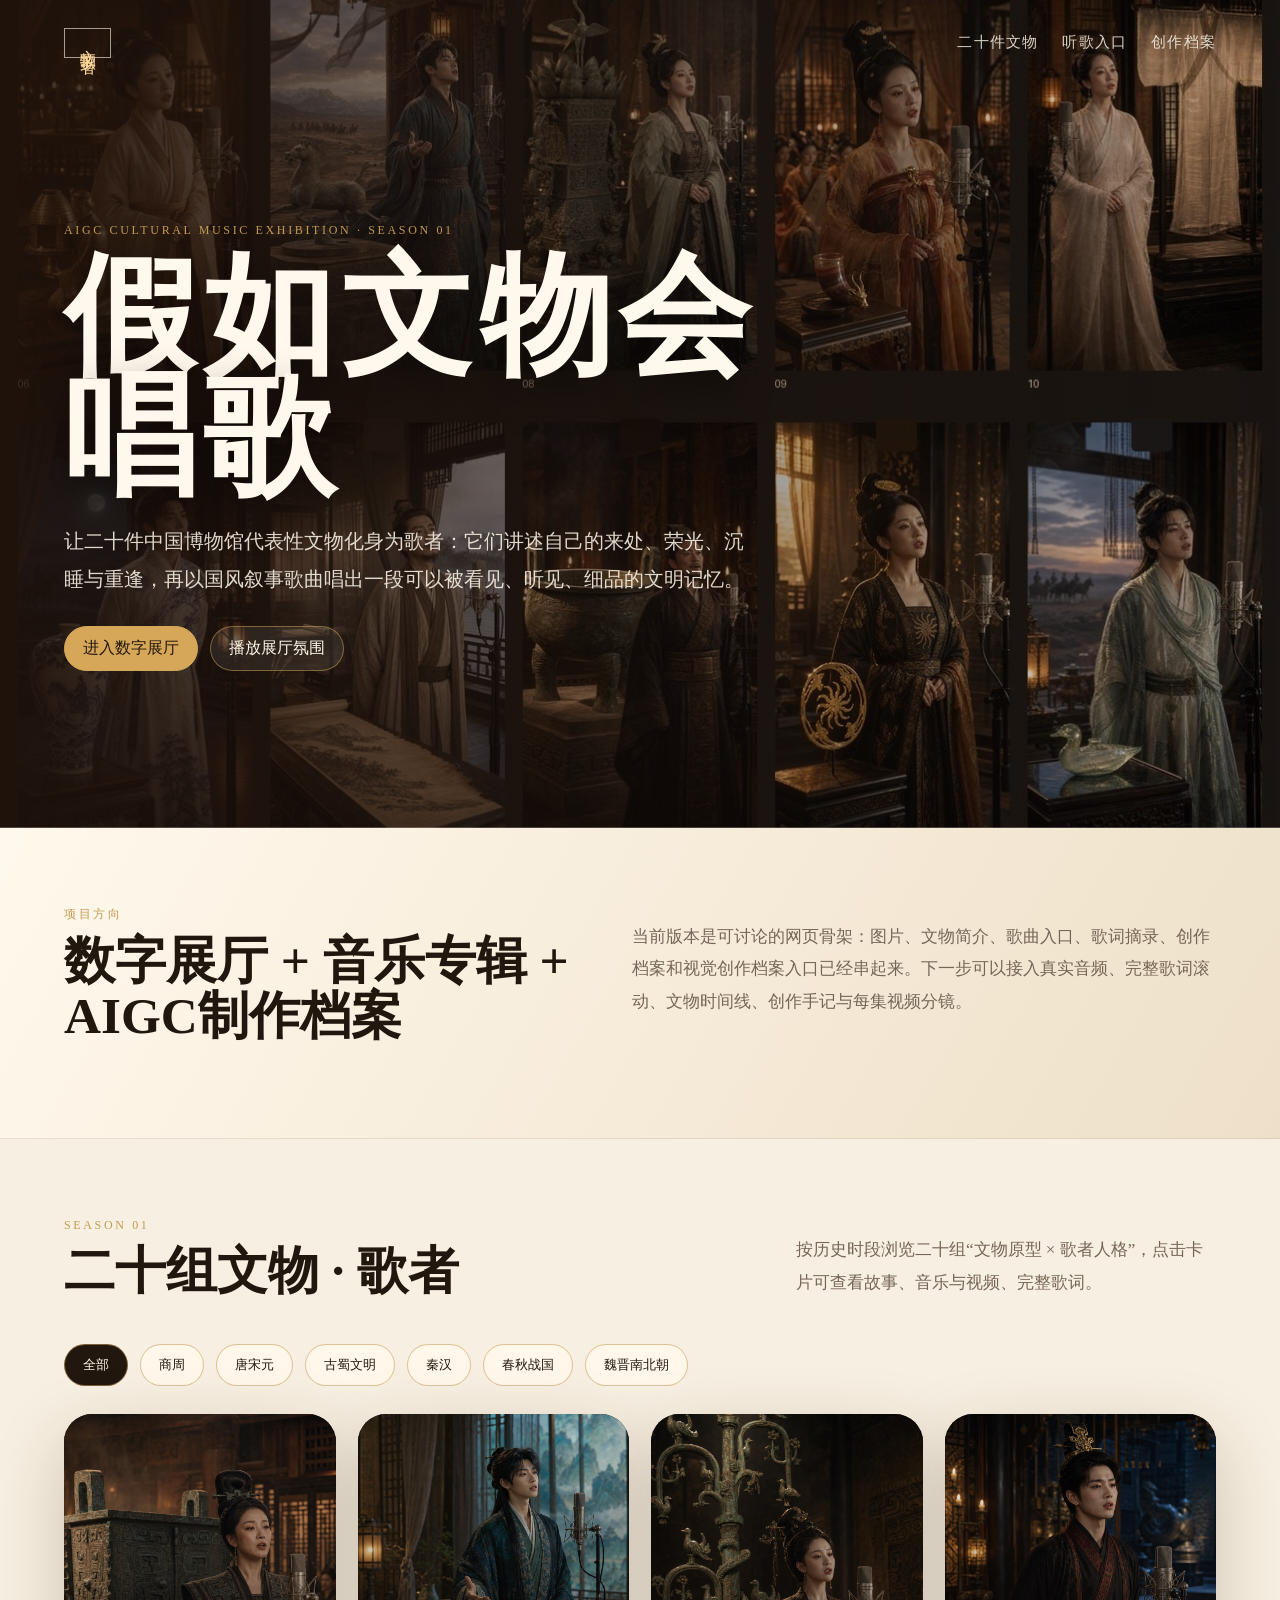
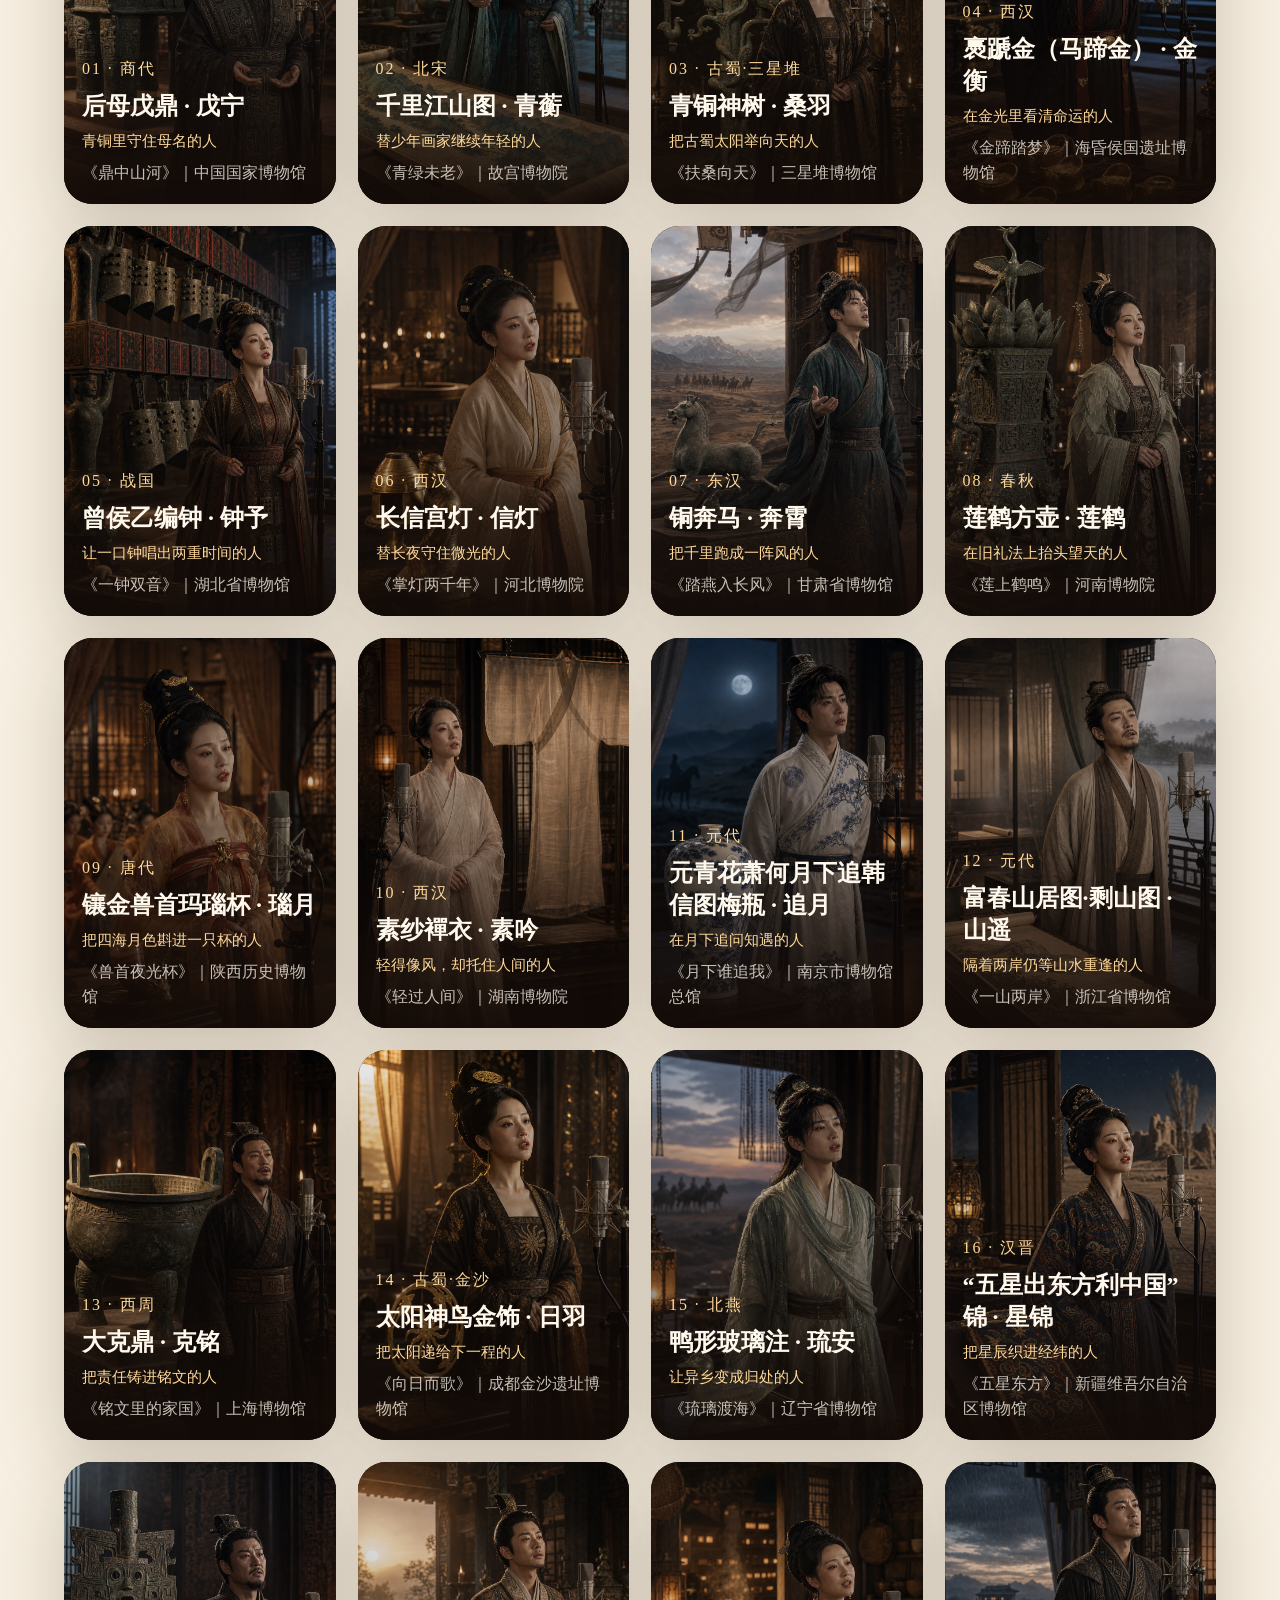
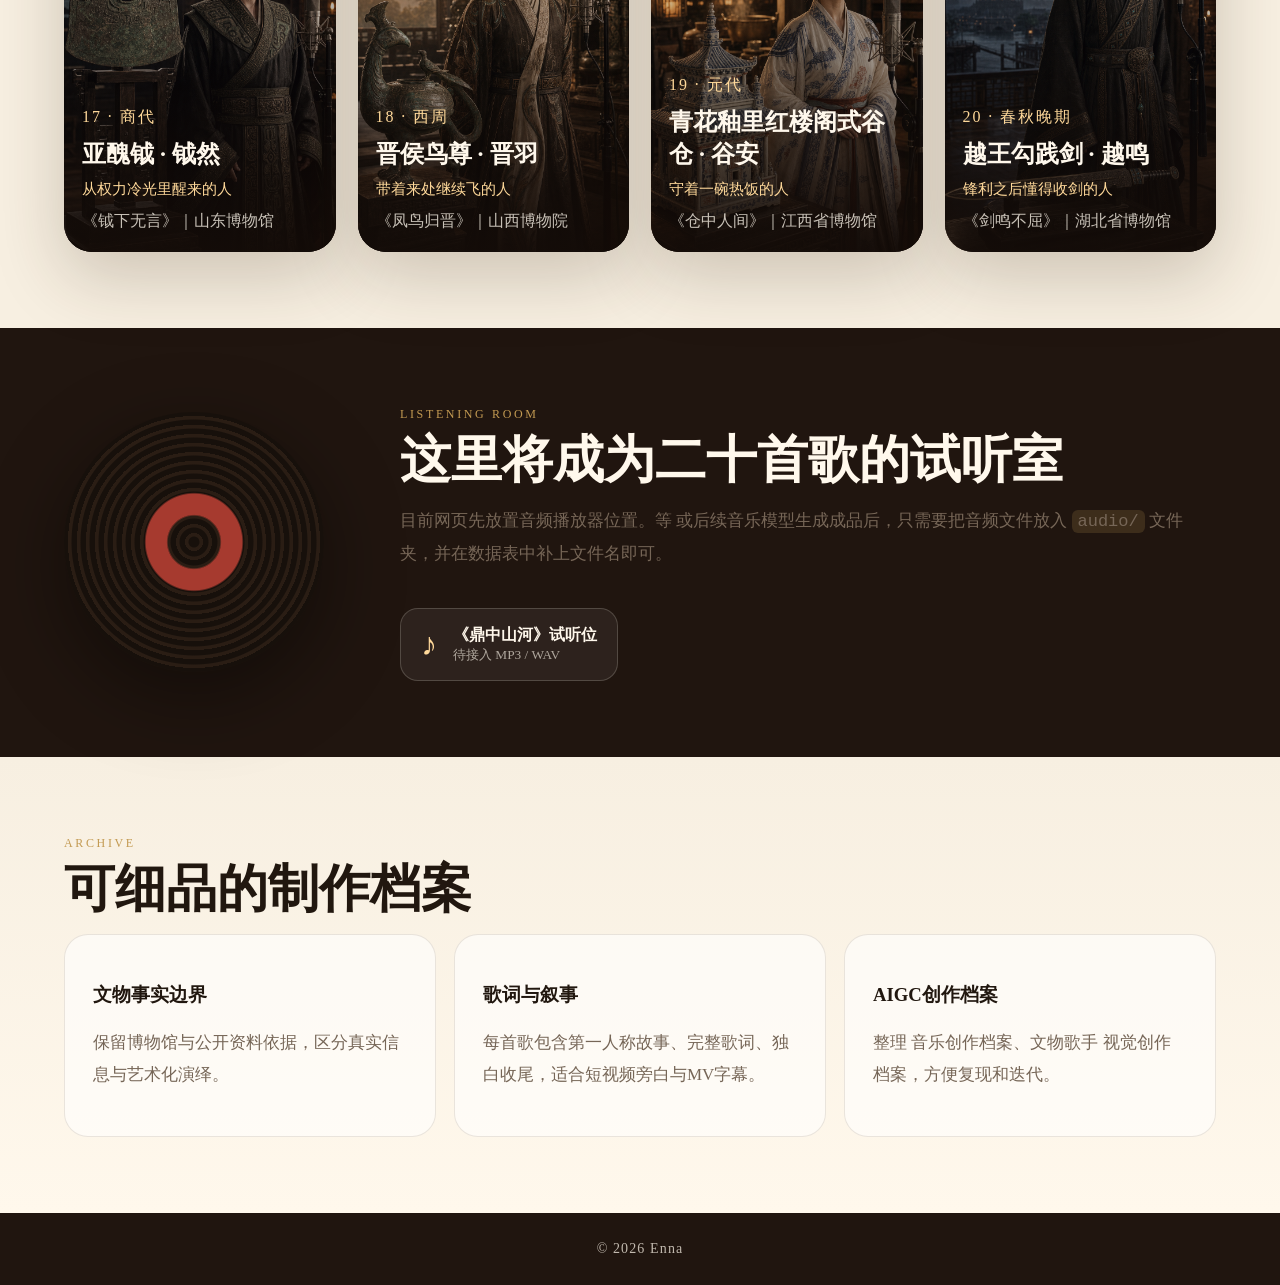
==== index.html @ fc27fe1f "Initial Netlify deploy package" ====
﻿<!doctype html>
<html lang="zh-CN">
<head>
  <meta charset="utf-8" />
  <meta name="viewport" content="width=device-width, initial-scale=1" />
  <title>假如文物会唱歌｜互动数字展厅原型</title>
  <link rel="stylesheet" href="./styles.css" />
</head>
<body>
  <div class="grain"></div>
  <header class="hero">
    <nav class="topbar"><div class="seal">文物歌者</div><a href="#gallery">二十件文物</a><a href="#listening">听歌入口</a><a href="#archive">创作档案</a></nav>
    <section class="hero-inner"><p class="eyebrow">AIGC Cultural Music Exhibition · Season 01</p><h1>假如文物会唱歌</h1><p class="hero-copy">让二十件中国博物馆代表性文物化身为歌者：它们讲述自己的来处、荣光、沉睡与重逢，再以国风叙事歌曲唱出一段可以被看见、听见、细品的文明记忆。</p><div class="hero-actions"><a class="btn primary" href="#gallery">进入数字展厅</a><button class="btn ghost" id="playTheme">播放展厅氛围</button></div></section>
  </header>
  <main>
    <section class="intro-panel"><div><span class="section-kicker">项目方向</span><h2>数字展厅 + 音乐专辑 + AIGC制作档案</h2></div><p>当前版本是可讨论的网页骨架：图片、文物简介、歌曲入口、歌词摘录、创作档案和视觉创作档案入口已经串起来。下一步可以接入真实音频、完整歌词滚动、文物时间线、创作手记与每集视频分镜。</p></section>
    <section id="gallery" class="gallery-section"><div class="section-head"><div><span class="section-kicker">Season 01</span><h2>二十组文物 · 歌者</h2></div><p>按历史时段浏览二十组“文物原型 × 歌者人格”，点击卡片可查看故事、音乐与视频、完整歌词。</p></div><div class="filters" id="filters"></div><div class="gallery" id="galleryGrid"></div></section>
    <section id="listening" class="listening"><div class="vinyl"></div><div><span class="section-kicker">Listening Room</span><h2>这里将成为二十首歌的试听室</h2><p>目前网页先放置音频播放器位置。等  或后续音乐模型生成成品后，只需要把音频文件放入 <code>audio/</code> 文件夹，并在数据表中补上文件名即可。</p><div class="audio-placeholder"><span>♪</span><div><strong>《鼎中山河》试听位</strong><small>待接入 MP3 / WAV</small></div></div></div></section>
    <section id="archive" class="archive"><span class="section-kicker">Archive</span><h2>可细品的制作档案</h2><div class="archive-grid"><article><h3>文物事实边界</h3><p>保留博物馆与公开资料依据，区分真实信息与艺术化演绎。</p></article><article><h3>歌词与叙事</h3><p>每首歌包含第一人称故事、完整歌词、独白收尾，适合短视频旁白与MV字幕。</p></article><article><h3>AIGC创作档案</h3><p>整理  音乐创作档案、文物歌手  视觉创作档案，方便复现和迭代。</p></article></div></section>
  </main>
  <dialog class="detail" id="detailDialog"><button class="close" id="closeDialog" aria-label="关闭">×</button><div class="detail-layout"><figure><img id="detailImage" alt="" /></figure><article><p class="eyebrow" id="detailMuseum"></p><h2 id="detailTitle"></h2><p class="detail-subtitle" id="detailSong"></p><div class="detail-tabs"><button data-tab="profile" class="active">歌者档案</button><button data-tab="story">文物自述</button><button data-tab="lyrics">完整歌词</button><button data-tab="music">网易音乐</button><button data-tab="video">歌者影像</button></div><div class="tab-body active" id="tab-profile"></div><div class="tab-body" id="tab-story"></div><div class="tab-body" id="tab-lyrics"></div><div class="tab-body" id="tab-music"></div><div class="tab-body" id="tab-video"></div></article></div></dialog>

  <footer class="site-footer"> 
    <div class="copyright-notice">
      © 2026 Enna
    </div>
  </footer>
  <script src="./app.js"></script>
</body>
</html>
---- styles.css ----
﻿:root{--ink:#21170f;--muted:#766657;--paper:#f7efe1;--silk:#fff8ec;--cinnabar:#9f2f24;--gold:#c39a52;--shadow:0 24px 70px rgba(55,35,18,.22)}*{box-sizing:border-box}html{scroll-behavior:smooth}body{margin:0;color:var(--ink);background:linear-gradient(135deg,#22160f,#4c2b1d 42%,#a0663a);font-family:"Noto Serif SC","Songti SC","STSong",serif}.grain{position:fixed;inset:0;pointer-events:none;opacity:.2;background-image:linear-gradient(rgba(255,255,255,.04) 1px,transparent 1px),linear-gradient(90deg,rgba(255,255,255,.035) 1px,transparent 1px);background-size:34px 34px;mix-blend-mode:soft-light;z-index:10}.hero{min-height:92vh;padding:28px clamp(20px,5vw,72px);color:#fff8ec;background:linear-gradient(90deg,rgba(31,18,11,.88),rgba(31,18,11,.44),rgba(31,18,11,.12)),url("./assets/hero_contact_sheet_no_numbers.jpg") center/cover;border-bottom:1px solid rgba(255,248,236,.22)}.topbar{display:flex;gap:24px;align-items:center;justify-content:flex-end}.topbar a{color:rgba(255,248,236,.84);text-decoration:none;font-size:15px;letter-spacing:.08em}.seal{margin-right:auto;border:1px solid rgba(255,248,236,.6);padding:8px 12px;writing-mode:vertical-rl;letter-spacing:.18em;color:#ffd99a}.hero-inner{max-width:760px;padding-top:17vh}.eyebrow,.section-kicker{color:var(--gold);letter-spacing:.22em;text-transform:uppercase;font-size:12px}h1{font-size:clamp(62px,11vw,132px);line-height:.92;margin:18px 0 24px;letter-spacing:.05em;text-shadow:0 16px 40px rgba(0,0,0,.45)}h2{font-size:clamp(30px,4vw,58px);line-height:1.08;margin:10px 0 18px}.hero-copy{max-width:680px;font-size:20px;line-height:1.9;color:rgba(255,248,236,.86)}.hero-actions,.filters{display:flex;flex-wrap:wrap;gap:12px;margin-top:28px}.btn,.filters button,.detail-tabs button{border:1px solid rgba(195,154,82,.55);border-radius:999px;padding:11px 18px;background:rgba(255,248,236,.08);color:inherit;cursor:pointer;font-family:inherit}.btn{text-decoration:none;font-size:16px}.primary{background:#d6a758;color:#24170e;border-color:#d6a758}main{background:var(--paper)}.intro-panel,.gallery-section,.listening,.archive{padding:76px clamp(20px,5vw,76px)}.intro-panel{display:grid;grid-template-columns:minmax(280px,520px) 1fr;gap:48px;background:linear-gradient(120deg,#fff8ec,#eee0c8);border-bottom:1px solid rgba(80,58,35,.12)}.intro-panel p,.section-head p,.listening p,.archive p{color:var(--muted);line-height:1.9;font-size:17px}.section-head{display:grid;grid-template-columns:1fr minmax(260px,420px);gap:36px;align-items:end;margin-bottom:28px}.filters button{color:var(--ink);background:#fff7e9}.filters button.active{background:var(--ink);color:var(--silk)}.gallery{display:grid;grid-template-columns:repeat(auto-fill,minmax(230px,1fr));gap:22px;margin-top:28px}.card{position:relative;min-height:390px;overflow:hidden;border-radius:28px;background:#24170e;box-shadow:var(--shadow);cursor:pointer;isolation:isolate}.card img{width:100%;height:100%;position:absolute;inset:0;object-fit:cover;transition:transform .7s ease}.card:hover img{transform:scale(1.06)}.card::after{content:"";position:absolute;inset:0;background:linear-gradient(0deg,rgba(20,12,8,.94),rgba(20,12,8,.28) 48%,rgba(20,12,8,.02));z-index:1}.card-content{position:absolute;left:18px;right:18px;bottom:18px;z-index:2;color:#fff8ec}.card-number{display:inline-block;margin-bottom:10px;color:#ffd99a;letter-spacing:.12em}.card h3{margin:0;font-size:24px}.card p{margin:8px 0 0;color:rgba(255,248,236,.76);line-height:1.55}.listening{display:grid;grid-template-columns:280px 1fr;gap:56px;align-items:center;background:#20150f;color:var(--silk)}.vinyl{width:260px;aspect-ratio:1;border-radius:50%;background:radial-gradient(circle,transparent 0 14%,#a63a2f 15% 26%,transparent 27%),repeating-radial-gradient(circle,#17100b 0 5px,#2a1d14 6px 9px);box-shadow:0 24px 80px rgba(0,0,0,.42)}.audio-placeholder{display:inline-flex;align-items:center;gap:16px;margin-top:20px;padding:16px 20px;border:1px solid rgba(255,248,236,.18);border-radius:18px;background:rgba(255,255,255,.06)}.audio-placeholder span{font-size:32px;color:#ffd99a}.audio-placeholder small{display:block;color:rgba(255,248,236,.62)}.archive{background:linear-gradient(180deg,#f7efe1,#fff8ec)}.archive-grid{display:grid;grid-template-columns:repeat(3,1fr);gap:18px}.archive-grid article{padding:28px;border-radius:24px;background:rgba(255,255,255,.58);border:1px solid rgba(80,58,35,.12)}.detail{width:min(1120px,calc(100vw - 36px));max-height:90vh;padding:0;border:0;border-radius:28px;background:var(--silk);box-shadow:0 30px 120px rgba(0,0,0,.48);overflow:hidden}.detail::backdrop{background:rgba(20,12,8,.72);backdrop-filter:blur(7px)}.close{position:absolute;z-index:3;top:14px;right:16px;width:42px;height:42px;border-radius:50%;border:0;background:rgba(33,23,15,.82);color:#fff8ec;font-size:26px;cursor:pointer}.detail-layout{display:grid;grid-template-columns:42% 58%}.detail figure{margin:0;min-height:680px;background:#21170f}.detail img{width:100%;height:100%;object-fit:cover}.detail article{padding:44px;overflow:auto;max-height:90vh}.detail-subtitle{color:var(--cinnabar);font-size:20px;margin-top:-4px}.detail-tabs{display:flex;gap:8px;margin:24px 0}.detail-tabs button{color:var(--ink)}.detail-tabs button.active{background:var(--ink);color:var(--silk)}.tab-body{display:none;color:#3c2a1c;line-height:1.9;white-space:pre-line}.tab-body.active{display:block}code{background:rgba(195,154,82,.18);padding:2px 6px;border-radius:6px}@media(max-width:860px){.topbar a{display:none}.intro-panel,.section-head,.listening,.detail-layout,.archive-grid{grid-template-columns:1fr}.detail figure{min-height:420px}.vinyl{width:200px}}

.tagline{color:#ffd99a!important;font-size:15px}.profile-card{display:grid;gap:18px}.large-line{font-size:26px;line-height:1.5;color:#9f2f24;margin:0 0 4px}.profile-card dl{display:grid;grid-template-columns:1fr 1fr;gap:12px;margin:0}.profile-card dl div{background:rgba(195,154,82,.13);border:1px solid rgba(80,58,35,.12);border-radius:16px;padding:14px}.profile-card dt{font-size:12px;color:#8b735c;letter-spacing:.12em}.profile-card dd{margin:6px 0 0;color:#2f2117}.pills{display:flex;flex-wrap:wrap;gap:8px}.pill{border:1px solid rgba(159,47,36,.24);background:rgba(159,47,36,.08);color:#7c261d;border-radius:999px;padding:6px 10px}.profile-card blockquote{margin:4px 0 0;padding:16px 18px;border-left:4px solid #c39a52;background:rgba(255,255,255,.46);color:#4b3728}.tab-body h3{margin:22px 0 8px;color:#9f2f24}.tab-body p{margin:0 0 14px}.tab-body#tab-lyrics{font-size:17px;line-height:2}.tab-body#tab-prompts{font-size:15px;line-height:1.85}@media(max-width:860px){.profile-card dl{grid-template-columns:1fr}}

.media-panel{display:grid;gap:22px}.release-hero{display:flex;justify-content:space-between;gap:20px;align-items:flex-start;padding:20px 22px;border:1px solid rgba(80,58,35,.12);border-radius:24px;background:linear-gradient(135deg,rgba(195,154,82,.16),rgba(255,255,255,.5))}.release-hero h3{font-size:28px;margin:6px 0 8px;color:#21170f}.release-hero p{margin:0;color:#766657;line-height:1.75}.status-stack{display:flex;flex-direction:column;gap:8px;min-width:150px}.status-stack span{border-radius:999px;padding:8px 12px;background:#21170f;color:#fff8ec;font-size:13px;text-align:center}.media-grid{display:grid;grid-template-columns:1fr 1fr;gap:16px}.release-card{border:1px solid rgba(80,58,35,.12);background:rgba(255,255,255,.52);border-radius:22px;padding:20px}.release-card h3{margin:0 0 14px;color:#9f2f24}.asset-card{grid-column:1/-1}.empty-player{display:grid;gap:4px;border:1px dashed rgba(159,47,36,.35);border-radius:18px;padding:18px;background:rgba(159,47,36,.05);color:#4b3728}.empty-player span{color:#8b735c}.release-card audio{width:100%;margin:4px 0 14px}.video-card img{width:100%;aspect-ratio:16/9;object-fit:cover;border-radius:16px;margin-bottom:14px;filter:saturate(.9) contrast(.95)}.platform-list{display:grid;gap:10px}.platform-link{display:flex;justify-content:space-between;gap:12px;text-decoration:none;border-radius:16px;padding:12px 14px;border:1px solid rgba(195,154,82,.32);background:#fff8ec;color:#21170f}.platform-link span{color:#8b735c;font-size:13px;text-align:right}.platform-link.pending{opacity:.72;cursor:default}.platform-link.ready{border-color:#9f2f24}.music-card{background:linear-gradient(180deg,rgba(255,248,236,.86),rgba(255,255,255,.55))}.video-card{background:linear-gradient(180deg,rgba(33,23,15,.08),rgba(255,255,255,.55))}@media(max-width:860px){.release-hero,.media-grid{grid-template-columns:1fr;display:grid}.status-stack{min-width:0}.platform-link{display:grid}.platform-link span{text-align:left}}

.public-media-panel{display:grid;gap:22px}.public-release-head{padding:20px 22px;border:1px solid rgba(80,58,35,.12);border-radius:24px;background:linear-gradient(135deg,rgba(195,154,82,.14),rgba(255,255,255,.58))}.public-release-head h3{font-size:28px;margin:6px 0 8px;color:#21170f}.public-release-head p{margin:0;color:#766657;line-height:1.75}.public-release-grid{display:grid;grid-template-columns:1fr 1fr;gap:18px}.public-release-card{border:1px solid rgba(80,58,35,.12);background:rgba(255,255,255,.58);border-radius:24px;padding:22px}.public-release-card h3{margin:0 0 16px;color:#9f2f24}.public-release-card img{width:100%;aspect-ratio:16/9;object-fit:cover;border-radius:18px;margin-bottom:14px}.public-release-card audio{width:100%;margin:8px 0 16px}.public-empty{display:grid;gap:6px;border:1px dashed rgba(159,47,36,.32);border-radius:18px;padding:18px;background:rgba(159,47,36,.045);color:#4b3728;margin-bottom:14px}.public-empty span{color:#8b735c}.public-empty.compact{padding:14px}.release-link{display:flex;align-items:center;justify-content:space-between;gap:14px;text-decoration:none;border-radius:18px;padding:14px 16px;border:1px solid rgba(195,154,82,.35);background:#fff8ec;color:#21170f}.release-link span{color:#8b735c;font-size:14px;text-align:right}.release-link.pending{opacity:.76;cursor:default}.release-link.ready{border-color:#9f2f24}.tab-body#tab-lyrics{font-size:18px;line-height:2.05;letter-spacing:.02em}.tab-body#tab-lyrics br:first-child{display:none}@media(max-width:860px){.public-release-grid{grid-template-columns:1fr}.release-link{display:grid}.release-link span{text-align:left}}

/* V1.1 public polish: cleaner release module and lyric rhythm */
.public-release-grid{grid-template-columns:minmax(220px,.72fr) minmax(380px,1.38fr);align-items:start}.public-release-card img{display:block;width:min(100%,390px);aspect-ratio:9/16;object-fit:contain;object-position:center;background:linear-gradient(180deg,#21170f,#4b3728);margin:0 auto 14px;border-radius:22px}.public-release-card:first-child{max-width:390px}.tab-body#tab-lyrics{line-height:1.82}.tab-body#tab-lyrics br+br{line-height:1.15}@media(max-width:860px){.public-release-grid{grid-template-columns:1fr}.public-release-card:first-child{max-width:none}.public-release-card img{width:min(100%,360px)}}

/* V1.1 final public footer and lyric sizing */
.tab-body#tab-lyrics{font-size:inherit;line-height:1.9;letter-spacing:normal}.site-footer{background:#20150f;color:rgba(255,248,236,.72);padding:28px 20px;text-align:center}.copyright-notice{font-size:14px;letter-spacing:.08em}

/* Published music entry */
.music-player-link{display:grid;gap:18px;text-decoration:none;border:1px solid rgba(159,47,36,.36);border-radius:24px;padding:22px 20px;background:linear-gradient(145deg,#fff8ec 0%,#f3eadb 100%);color:#21170f;box-shadow:0 18px 40px rgba(33,23,15,.08);transition:transform .2s ease,border-color .2s ease,box-shadow .2s ease}.music-player-link:hover{transform:translateY(-2px);border-color:#9f2f24;box-shadow:0 22px 48px rgba(33,23,15,.12)}.music-player-brand{font-size:20px;font-weight:700;letter-spacing:.04em;color:#9f2f24}.music-player-main{display:flex;align-items:center;gap:16px}.play-icon{width:52px;height:52px;border-radius:50%;display:grid;place-items:center;background:#21170f;color:#fff8ec;font-size:18px;line-height:1;padding-left:3px;box-shadow:0 10px 24px rgba(33,23,15,.22)}.music-player-main strong{display:block;font-size:18px;line-height:1.4}.music-player-main em{display:block;margin-top:4px;font-style:normal;font-size:14px;color:#8b735c}

/* V1.1 media layout refinement: stack music and video, keep natural image ratio */
.detail article{overflow-x:hidden}.tab-body{max-width:100%;overflow-x:hidden}.public-media-panel{max-width:100%;overflow-x:hidden}.public-release-grid{grid-template-columns:1fr!important;gap:18px;width:100%;max-width:760px}.public-release-card{width:100%;max-width:100%;overflow:hidden}.public-release-card:first-child{max-width:none}.public-release-card img{display:block;width:min(100%,560px);height:auto;aspect-ratio:auto;object-fit:contain;margin:0 auto 14px;border-radius:22px}.music-player-link{max-width:520px}.public-empty,.release-link{max-width:520px}@media(max-width:860px){.public-release-grid{max-width:100%}.public-release-card img{width:100%}.music-player-link,.public-empty,.release-link{max-width:none}}

/* Embedded music player */
.netease-embed-card{max-width:560px;border:1px solid rgba(159,47,36,.28);border-radius:24px;padding:18px;background:linear-gradient(145deg,#fff8ec 0%,#f3eadb 100%);box-shadow:0 18px 40px rgba(33,23,15,.08);overflow:hidden}.netease-embed-title{display:flex;align-items:baseline;justify-content:space-between;gap:14px;margin-bottom:12px}.netease-embed-title strong{font-size:20px;color:#9f2f24;letter-spacing:.04em}.netease-embed-title span{font-size:15px;color:#766657;text-align:right}.netease-player{display:block;width:100%;max-width:100%;border:0;border-radius:12px;background:#f7efe1}.compact-link{margin-top:12px;max-width:none}

/* Refined guofeng music player */
.refined-player{position:relative;max-width:620px;padding:22px;border-color:rgba(195,154,82,.42);background:radial-gradient(circle at 14% 18%,rgba(195,154,82,.2),transparent 28%),linear-gradient(145deg,#fffaf0 0%,#efe0c7 100%);box-shadow:0 24px 60px rgba(55,35,18,.14)}.refined-player::before{content:"";position:absolute;inset:10px;border:1px solid rgba(195,154,82,.22);border-radius:18px;pointer-events:none}.refined-player-head{position:relative;z-index:1;display:flex;align-items:center;justify-content:space-between;gap:14px;margin-bottom:18px}.refined-player-platform{font-size:22px;font-weight:700;color:#9f2f24;letter-spacing:.06em}.refined-player-status{font-size:12px;color:#fff8ec;background:#21170f;border-radius:999px;padding:5px 10px;letter-spacing:.1em}.refined-player-body{position:relative;z-index:1;display:grid;grid-template-columns:92px 1fr;gap:18px;align-items:center;margin-bottom:18px}.record-mark{width:92px;aspect-ratio:1;border-radius:50%;display:grid;place-items:center;background:radial-gradient(circle,#c39a52 0 10%,#2a1b12 11% 34%,#15100c 35% 100%);box-shadow:inset 0 0 0 10px rgba(255,248,236,.08),0 16px 32px rgba(33,23,15,.2)}.record-core{width:38px;height:38px;border-radius:50%;display:grid;place-items:center;background:#fff8ec;color:#21170f;font-size:14px;padding-left:3px}.track-meta strong{display:block;font-size:26px;line-height:1.2;color:#21170f;margin-bottom:8px}.track-meta span{display:block;color:#766657;font-size:14px;letter-spacing:.08em}.wave-mark{display:flex;align-items:end;gap:5px;height:34px;margin-top:14px}.wave-mark i{display:block;width:6px;border-radius:999px;background:linear-gradient(180deg,#9f2f24,#c39a52);opacity:.72}.wave-mark i:nth-child(1){height:14px}.wave-mark i:nth-child(2){height:24px}.wave-mark i:nth-child(3){height:18px}.wave-mark i:nth-child(4){height:30px}.wave-mark i:nth-child(5){height:20px}.wave-mark i:nth-child(6){height:28px}.wave-mark i:nth-child(7){height:16px}.wave-mark i:nth-child(8){height:23px}.netease-iframe-shell{position:relative;z-index:1;border-radius:16px;padding:8px;background:rgba(255,248,236,.72);border:1px solid rgba(80,58,35,.12);overflow:hidden}.open-platform-link{position:relative;z-index:1;display:inline-flex;margin-top:12px;color:#9f2f24;text-decoration:none;border-bottom:1px solid rgba(159,47,36,.35);font-size:14px}.open-platform-link:hover{color:#21170f}@media(max-width:640px){.refined-player-body{grid-template-columns:1fr}.record-mark{width:82px}.track-meta strong{font-size:22px}}

/* Split music and visual tabs */
.detail-tabs{flex-wrap:wrap}.compact-media-panel{gap:16px}.compact-release-head{padding:18px 20px}.compact-release-head h3{font-size:26px}.focused-release-card{max-width:660px}.video-focused-card img{width:min(100%,520px);max-height:58vh;object-fit:contain;background:linear-gradient(180deg,#21170f,#4b3728)}

/* Direct music tab card */
.music-tab-panel{display:block;width:100%;max-width:760px;margin:8px 0 0}.music-tab-panel .refined-player{max-width:720px}.music-tab-panel .track-meta span{max-width:430px;line-height:1.7;letter-spacing:normal}
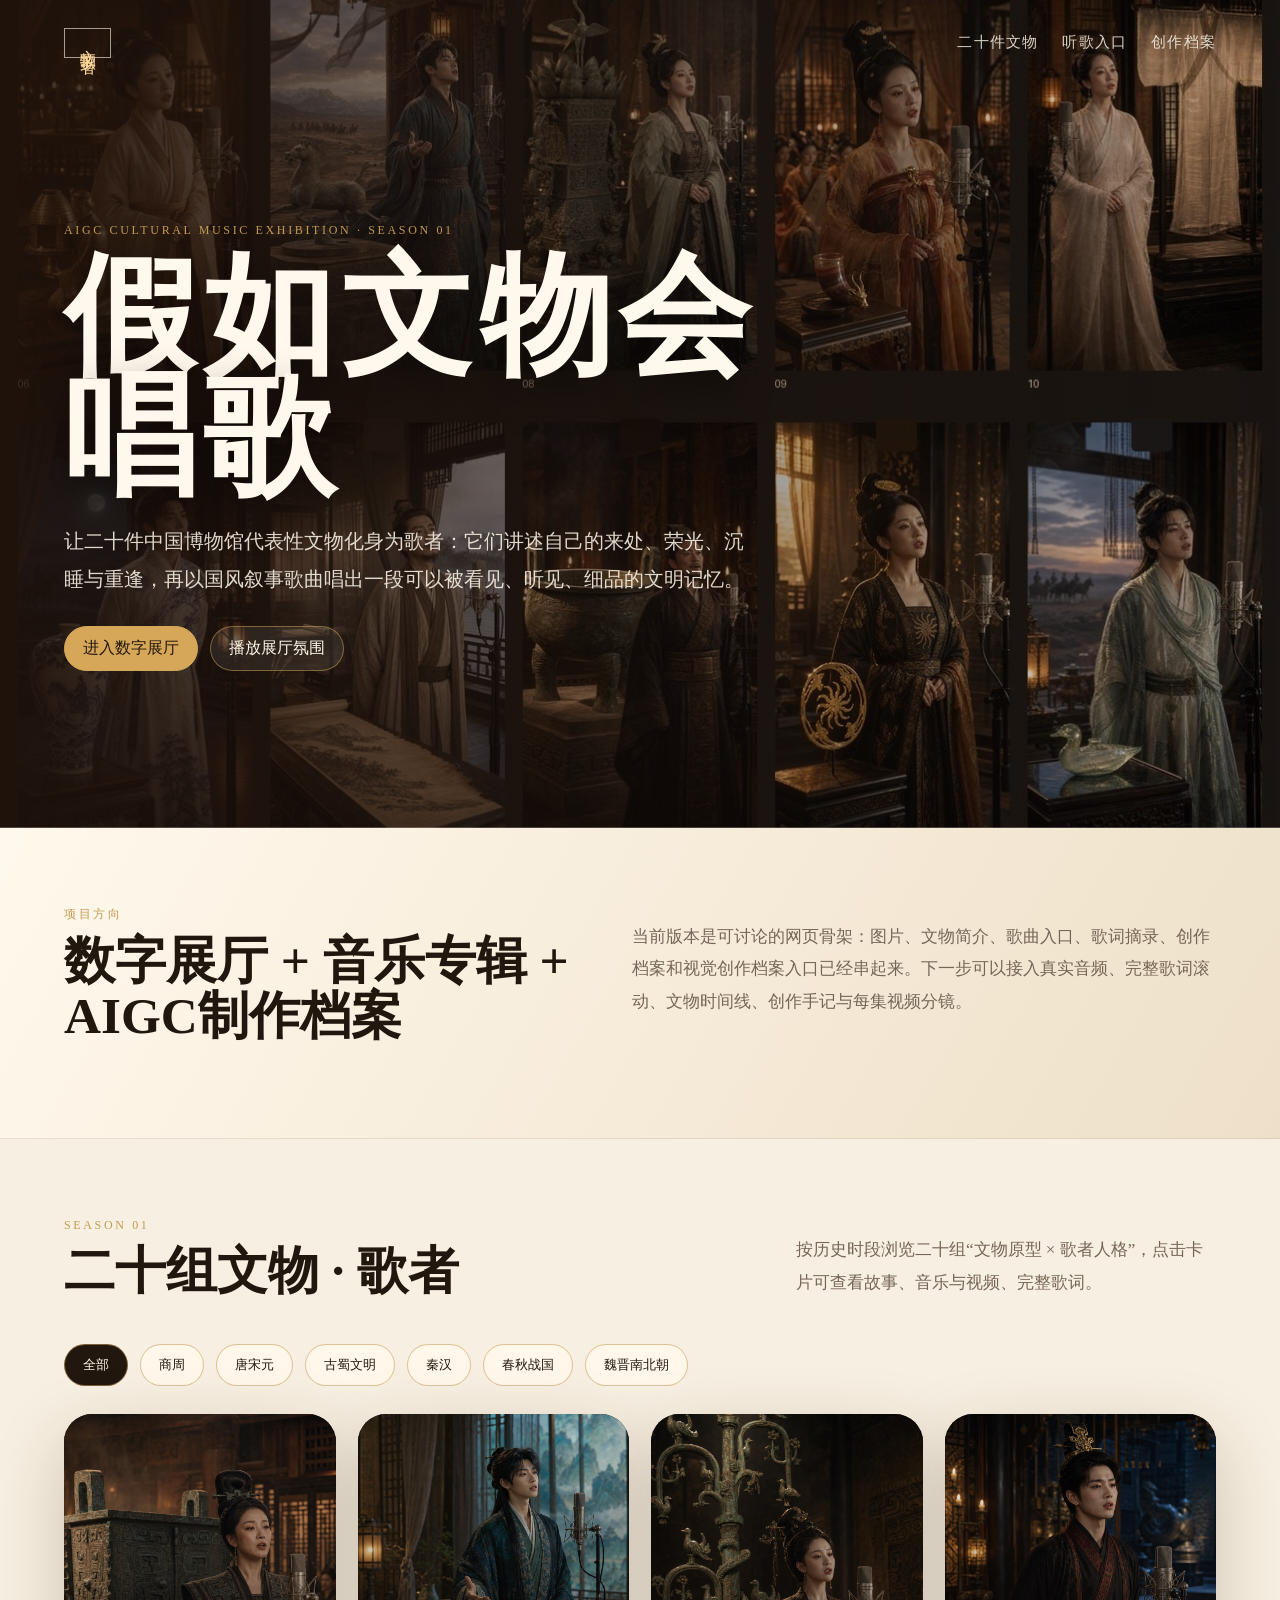
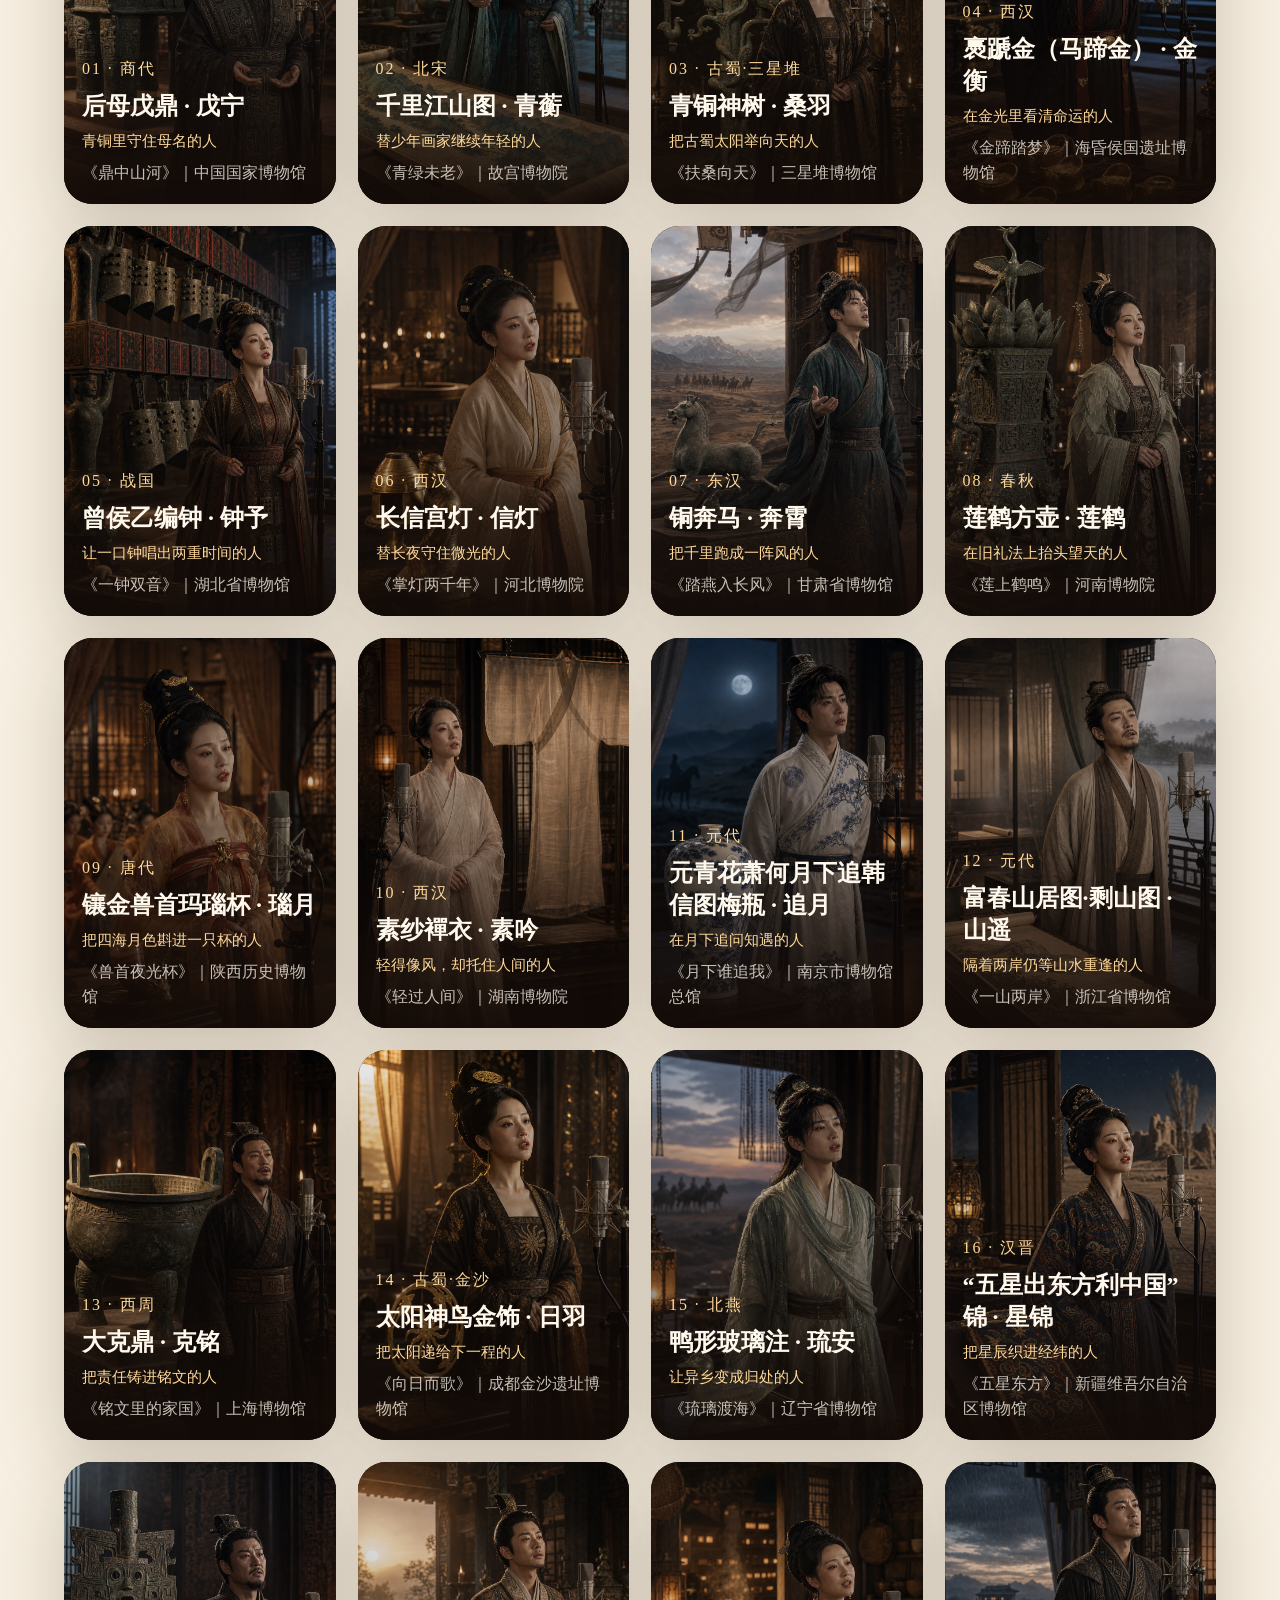
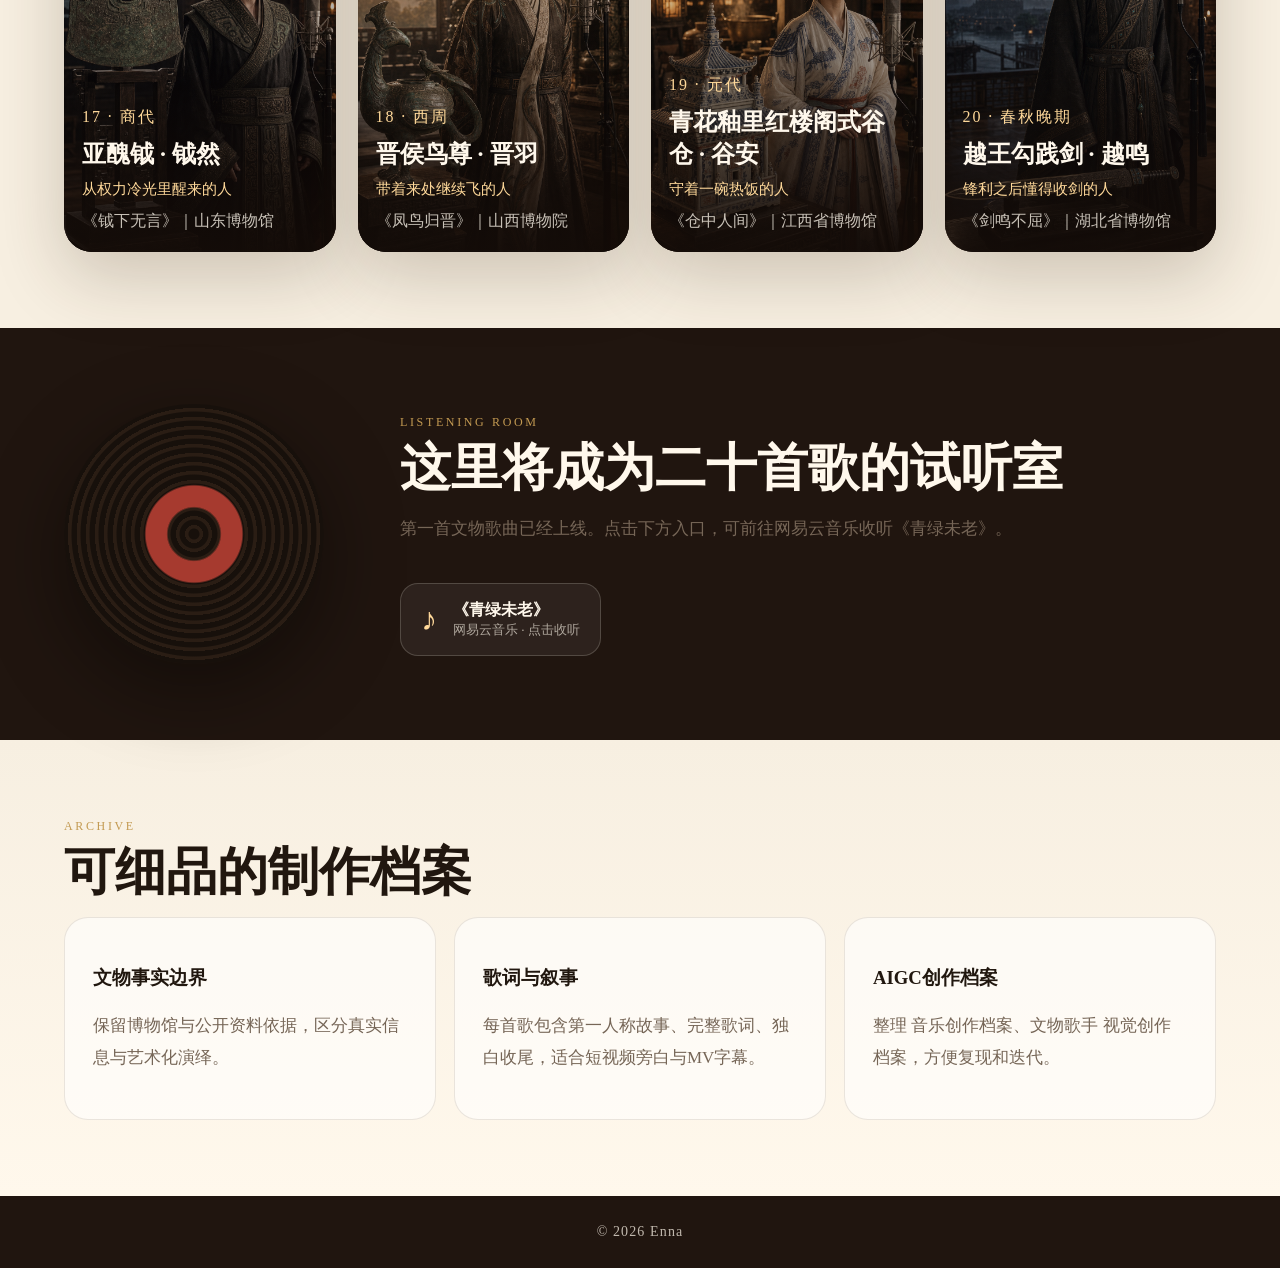
==== commit f4b14886: "Update listening room with NetEase music link" ====
--- a/index.html
+++ b/index.html
@@ -15,7 +15,7 @@
   <main>
     <section class="intro-panel"><div><span class="section-kicker">项目方向</span><h2>数字展厅 + 音乐专辑 + AIGC制作档案</h2></div><p>当前版本是可讨论的网页骨架：图片、文物简介、歌曲入口、歌词摘录、创作档案和视觉创作档案入口已经串起来。下一步可以接入真实音频、完整歌词滚动、文物时间线、创作手记与每集视频分镜。</p></section>
     <section id="gallery" class="gallery-section"><div class="section-head"><div><span class="section-kicker">Season 01</span><h2>二十组文物 · 歌者</h2></div><p>按历史时段浏览二十组“文物原型 × 歌者人格”，点击卡片可查看故事、音乐与视频、完整歌词。</p></div><div class="filters" id="filters"></div><div class="gallery" id="galleryGrid"></div></section>
-    <section id="listening" class="listening"><div class="vinyl"></div><div><span class="section-kicker">Listening Room</span><h2>这里将成为二十首歌的试听室</h2><p>目前网页先放置音频播放器位置。等  或后续音乐模型生成成品后，只需要把音频文件放入 <code>audio/</code> 文件夹，并在数据表中补上文件名即可。</p><div class="audio-placeholder"><span>♪</span><div><strong>《鼎中山河》试听位</strong><small>待接入 MP3 / WAV</small></div></div></div></section>
+    <section id="listening" class="listening"><div class="vinyl"></div><div><span class="section-kicker">Listening Room</span><h2>这里将成为二十首歌的试听室</h2><p>第一首文物歌曲已经上线。点击下方入口，可前往网易云音乐收听《青绿未老》。</p><a class="audio-placeholder audio-link" href="https://music.163.com/song?id=3400481420&uct2=U2FsdGVkX19IvjTSWigEmvcgdt2lUQwG8dppQ+qJcEc=" target="_blank" rel="noopener"><span>♪</span><div><strong>《青绿未老》</strong><small>网易云音乐 · 点击收听</small></div></a></div></section>
     <section id="archive" class="archive"><span class="section-kicker">Archive</span><h2>可细品的制作档案</h2><div class="archive-grid"><article><h3>文物事实边界</h3><p>保留博物馆与公开资料依据，区分真实信息与艺术化演绎。</p></article><article><h3>歌词与叙事</h3><p>每首歌包含第一人称故事、完整歌词、独白收尾，适合短视频旁白与MV字幕。</p></article><article><h3>AIGC创作档案</h3><p>整理  音乐创作档案、文物歌手  视觉创作档案，方便复现和迭代。</p></article></div></section>
   </main>
   <dialog class="detail" id="detailDialog"><button class="close" id="closeDialog" aria-label="关闭">×</button><div class="detail-layout"><figure><img id="detailImage" alt="" /></figure><article><p class="eyebrow" id="detailMuseum"></p><h2 id="detailTitle"></h2><p class="detail-subtitle" id="detailSong"></p><div class="detail-tabs"><button data-tab="profile" class="active">歌者档案</button><button data-tab="story">文物自述</button><button data-tab="lyrics">完整歌词</button><button data-tab="music">网易音乐</button><button data-tab="video">歌者影像</button></div><div class="tab-body active" id="tab-profile"></div><div class="tab-body" id="tab-story"></div><div class="tab-body" id="tab-lyrics"></div><div class="tab-body" id="tab-music"></div><div class="tab-body" id="tab-video"></div></article></div></dialog>
--- a/styles.css
+++ b/styles.css
@@ -29,3 +29,5 @@
 
 /* Direct music tab card */
 .music-tab-panel{display:block;width:100%;max-width:760px;margin:8px 0 0}.music-tab-panel .refined-player{max-width:720px}.music-tab-panel .track-meta span{max-width:430px;line-height:1.7;letter-spacing:normal}
+
+.audio-link{text-decoration:none;color:#fff8ec;transition:transform .2s ease,border-color .2s ease,background .2s ease}.audio-link:hover{transform:translateY(-2px);border-color:rgba(255,217,154,.52);background:rgba(255,255,255,.1)}
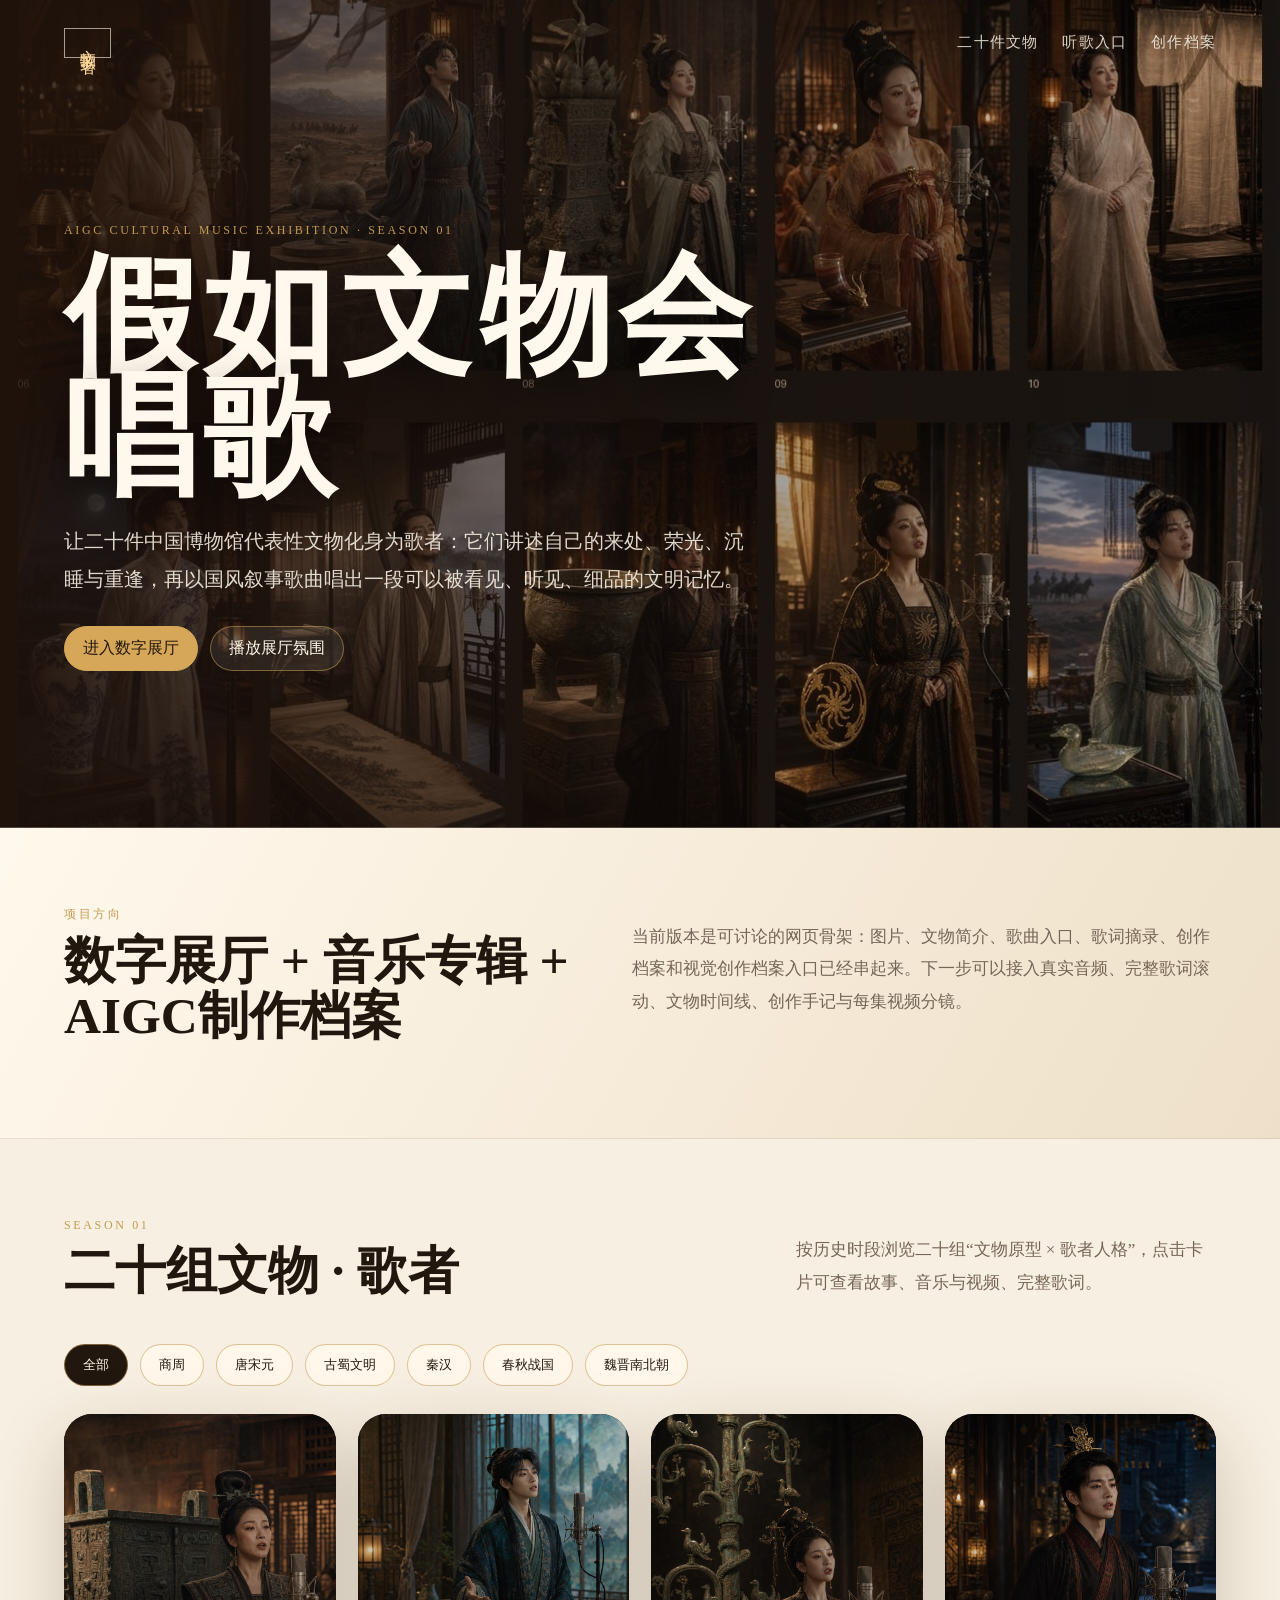
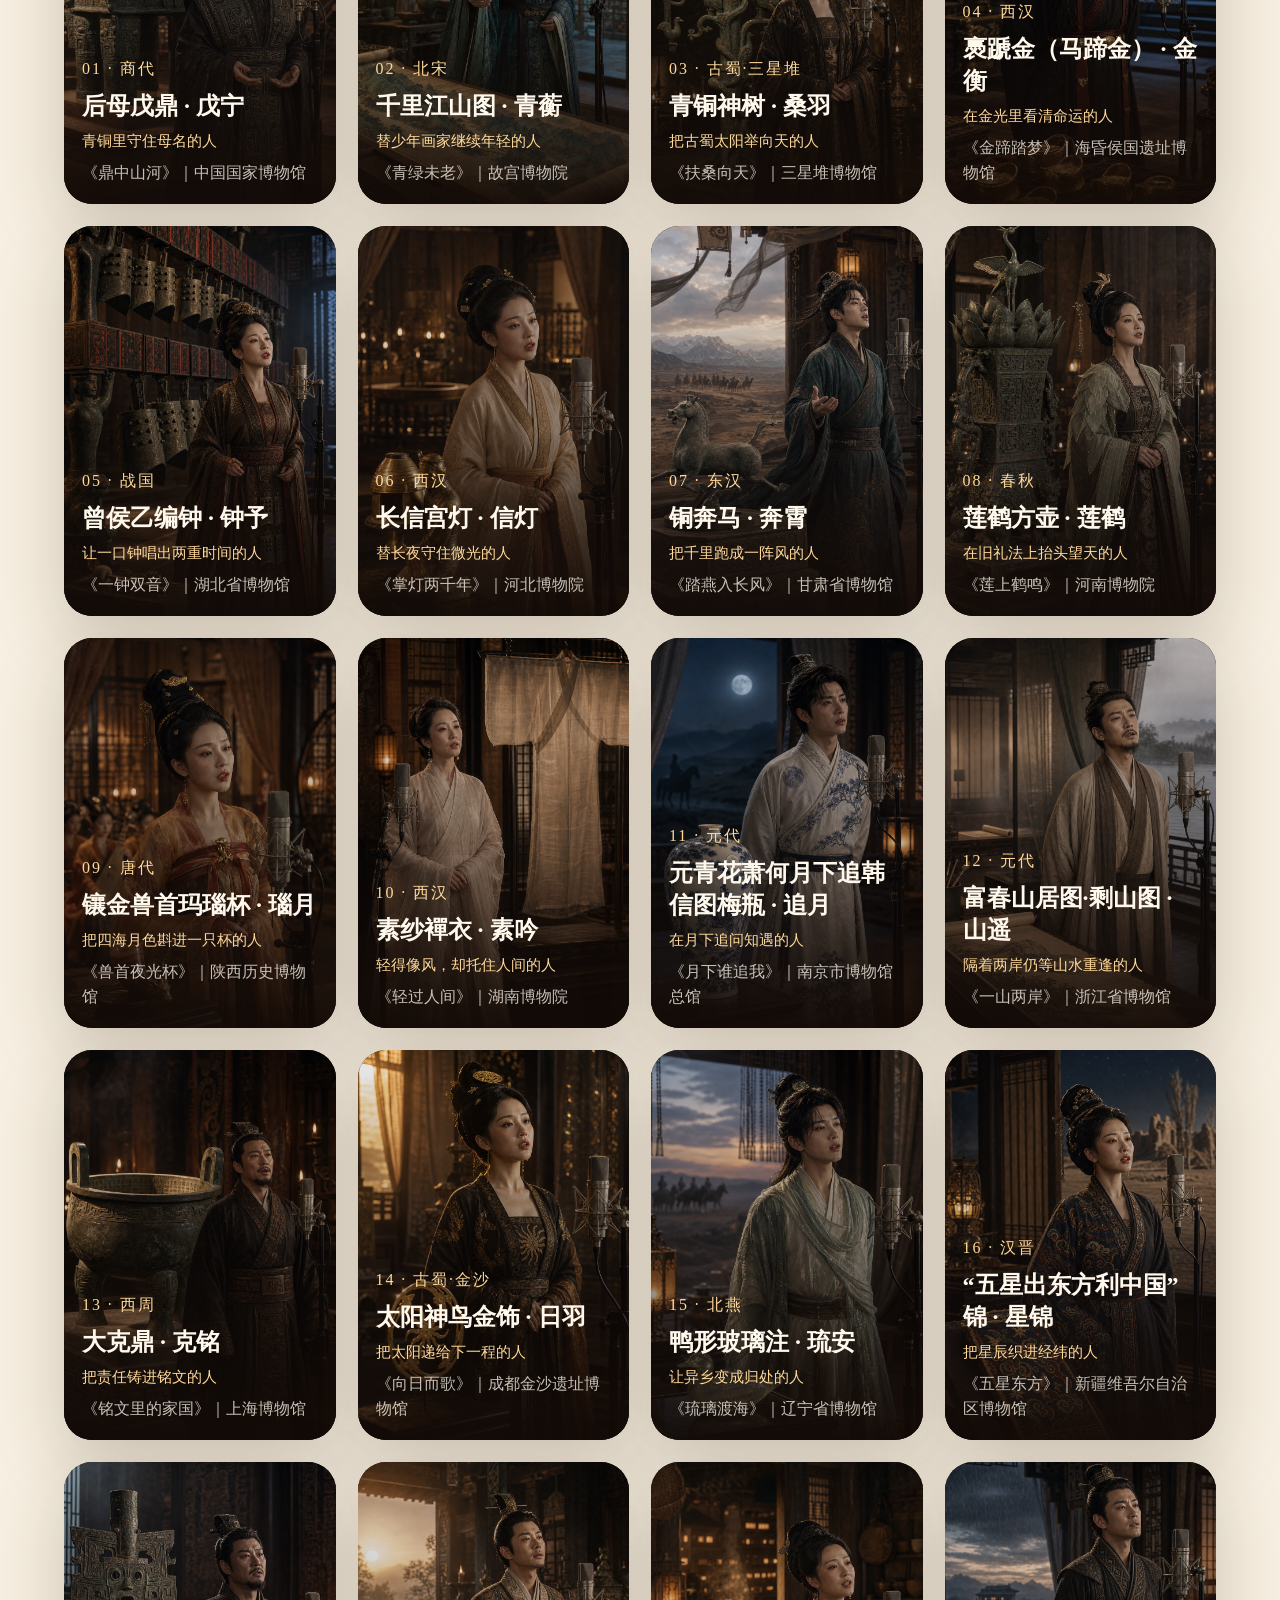
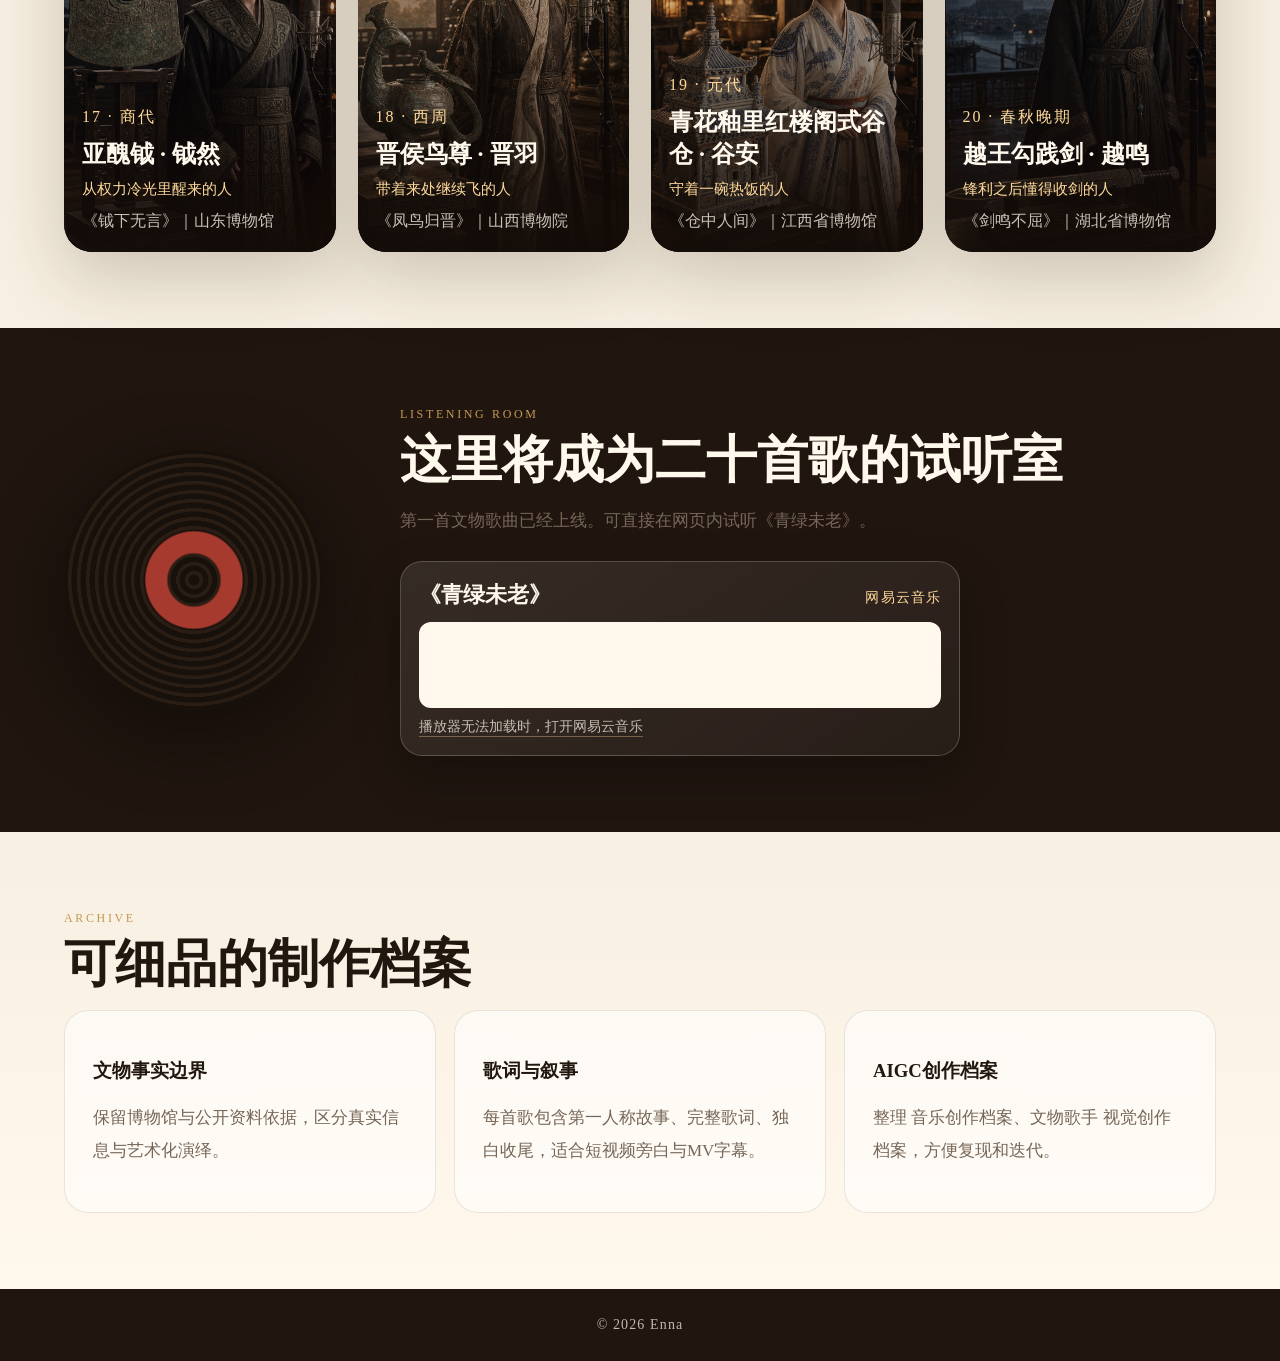
==== commit 90ae63f3: "Embed NetEase player in listening room" ====
--- a/index.html
+++ b/index.html
@@ -15,7 +15,7 @@
   <main>
     <section class="intro-panel"><div><span class="section-kicker">项目方向</span><h2>数字展厅 + 音乐专辑 + AIGC制作档案</h2></div><p>当前版本是可讨论的网页骨架：图片、文物简介、歌曲入口、歌词摘录、创作档案和视觉创作档案入口已经串起来。下一步可以接入真实音频、完整歌词滚动、文物时间线、创作手记与每集视频分镜。</p></section>
     <section id="gallery" class="gallery-section"><div class="section-head"><div><span class="section-kicker">Season 01</span><h2>二十组文物 · 歌者</h2></div><p>按历史时段浏览二十组“文物原型 × 歌者人格”，点击卡片可查看故事、音乐与视频、完整歌词。</p></div><div class="filters" id="filters"></div><div class="gallery" id="galleryGrid"></div></section>
-    <section id="listening" class="listening"><div class="vinyl"></div><div><span class="section-kicker">Listening Room</span><h2>这里将成为二十首歌的试听室</h2><p>第一首文物歌曲已经上线。点击下方入口，可前往网易云音乐收听《青绿未老》。</p><a class="audio-placeholder audio-link" href="https://music.163.com/song?id=3400481420&uct2=U2FsdGVkX19IvjTSWigEmvcgdt2lUQwG8dppQ+qJcEc=" target="_blank" rel="noopener"><span>♪</span><div><strong>《青绿未老》</strong><small>网易云音乐 · 点击收听</small></div></a></div></section>
+    <section id="listening" class="listening"><div class="vinyl"></div><div><span class="section-kicker">Listening Room</span><h2>这里将成为二十首歌的试听室</h2><p>第一首文物歌曲已经上线。可直接在网页内试听《青绿未老》。</p><div class="home-music-player"><div class="home-music-head"><strong>《青绿未老》</strong><span>网易云音乐</span></div><iframe title="《青绿未老》网易云音乐播放器" frameborder="no" border="0" marginwidth="0" marginheight="0" width="100%" height="86" src="https://music.163.com/outchain/player?type=2&id=3400481420&auto=0&height=66"></iframe><a href="https://music.163.com/song?id=3400481420&uct2=U2FsdGVkX19IvjTSWigEmvcgdt2lUQwG8dppQ+qJcEc=" target="_blank" rel="noopener">播放器无法加载时，打开网易云音乐</a></div></div></section>
     <section id="archive" class="archive"><span class="section-kicker">Archive</span><h2>可细品的制作档案</h2><div class="archive-grid"><article><h3>文物事实边界</h3><p>保留博物馆与公开资料依据，区分真实信息与艺术化演绎。</p></article><article><h3>歌词与叙事</h3><p>每首歌包含第一人称故事、完整歌词、独白收尾，适合短视频旁白与MV字幕。</p></article><article><h3>AIGC创作档案</h3><p>整理  音乐创作档案、文物歌手  视觉创作档案，方便复现和迭代。</p></article></div></section>
   </main>
   <dialog class="detail" id="detailDialog"><button class="close" id="closeDialog" aria-label="关闭">×</button><div class="detail-layout"><figure><img id="detailImage" alt="" /></figure><article><p class="eyebrow" id="detailMuseum"></p><h2 id="detailTitle"></h2><p class="detail-subtitle" id="detailSong"></p><div class="detail-tabs"><button data-tab="profile" class="active">歌者档案</button><button data-tab="story">文物自述</button><button data-tab="lyrics">完整歌词</button><button data-tab="music">网易音乐</button><button data-tab="video">歌者影像</button></div><div class="tab-body active" id="tab-profile"></div><div class="tab-body" id="tab-story"></div><div class="tab-body" id="tab-lyrics"></div><div class="tab-body" id="tab-music"></div><div class="tab-body" id="tab-video"></div></article></div></dialog>
--- a/styles.css
+++ b/styles.css
@@ -31,3 +31,5 @@
 .music-tab-panel{display:block;width:100%;max-width:760px;margin:8px 0 0}.music-tab-panel .refined-player{max-width:720px}.music-tab-panel .track-meta span{max-width:430px;line-height:1.7;letter-spacing:normal}
 
 .audio-link{text-decoration:none;color:#fff8ec;transition:transform .2s ease,border-color .2s ease,background .2s ease}.audio-link:hover{transform:translateY(-2px);border-color:rgba(255,217,154,.52);background:rgba(255,255,255,.1)}
+
+.home-music-player{width:min(100%,560px);margin-top:24px;padding:18px;border:1px solid rgba(255,248,236,.2);border-radius:22px;background:linear-gradient(145deg,rgba(255,248,236,.1),rgba(255,255,255,.04));box-shadow:0 18px 46px rgba(0,0,0,.22)}.home-music-head{display:flex;align-items:baseline;justify-content:space-between;gap:14px;margin-bottom:12px}.home-music-head strong{font-size:22px;color:#fff8ec}.home-music-head span{font-size:14px;color:#ffd99a;letter-spacing:.08em}.home-music-player iframe{display:block;width:100%;border:0;border-radius:12px;background:#fff8ec}.home-music-player a{display:inline-flex;margin-top:10px;color:rgba(255,248,236,.72);font-size:14px;text-decoration:none;border-bottom:1px solid rgba(255,217,154,.35)}.home-music-player a:hover{color:#ffd99a}
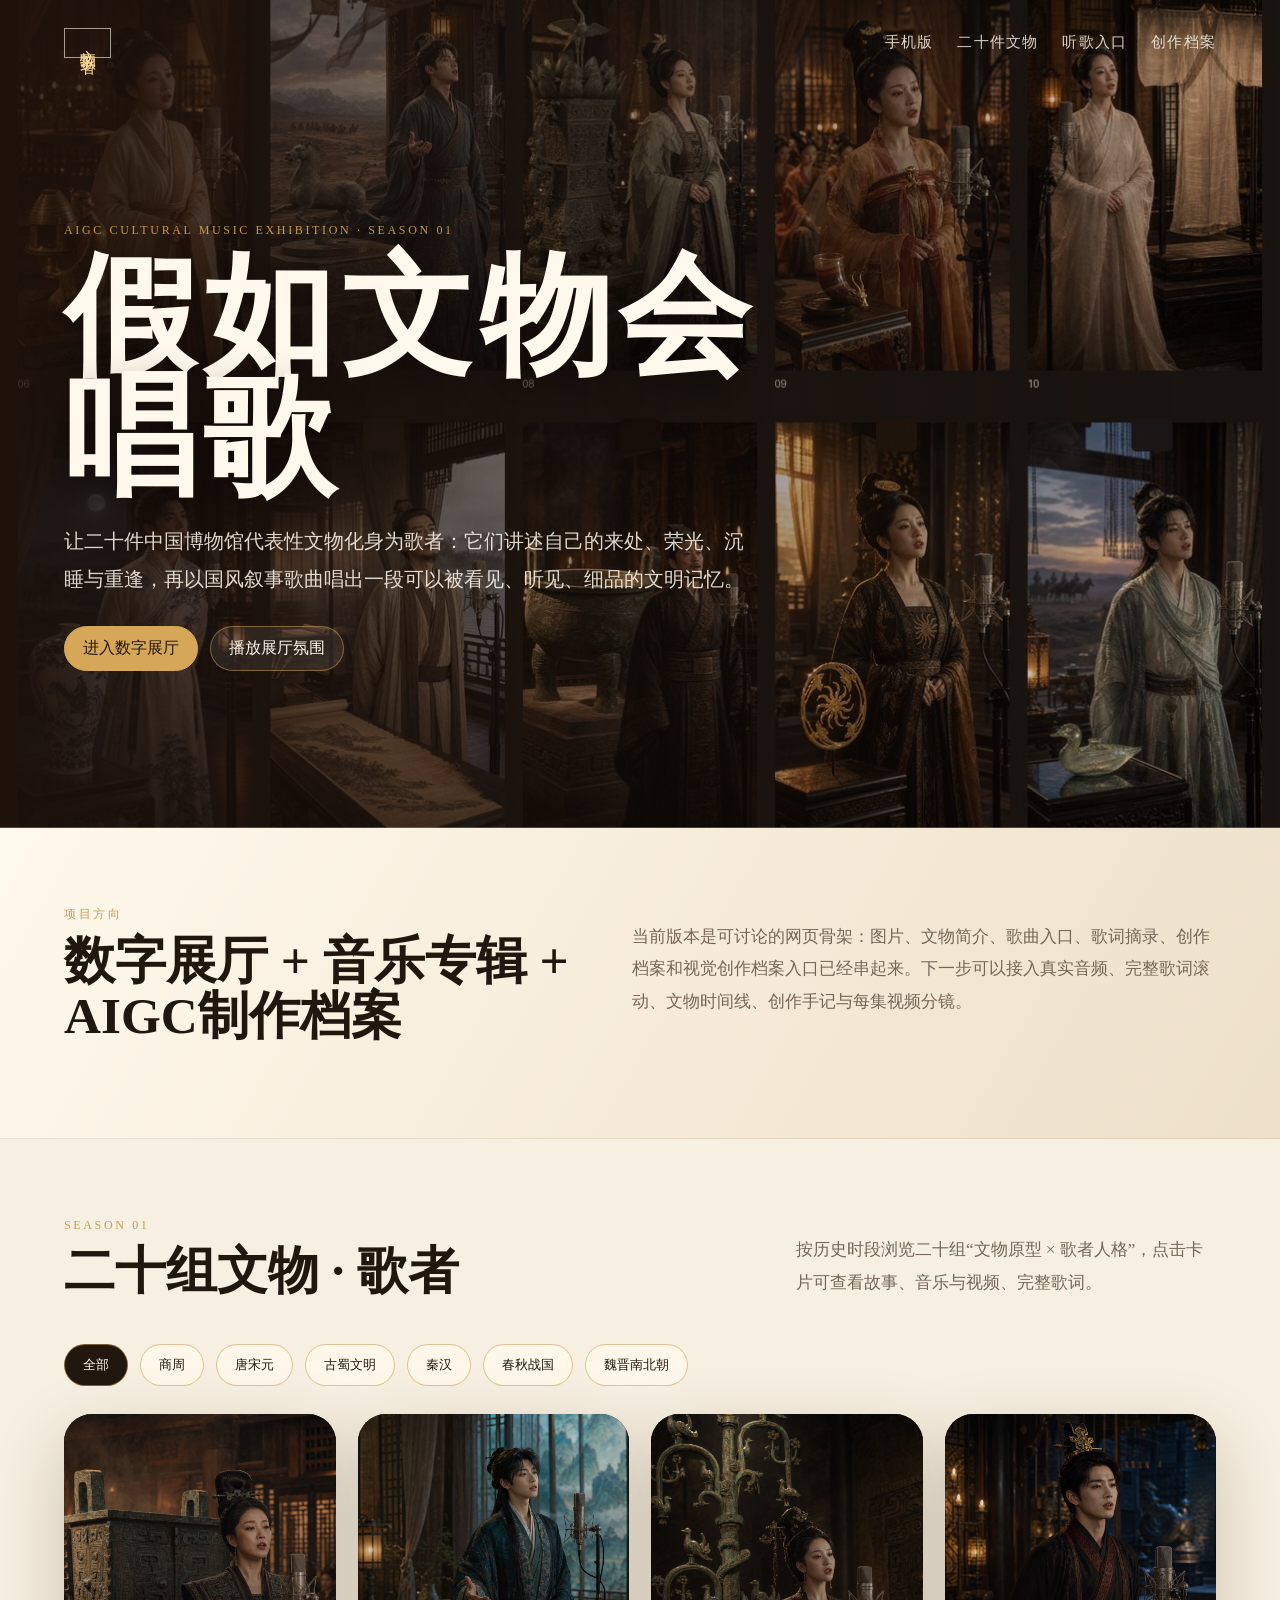
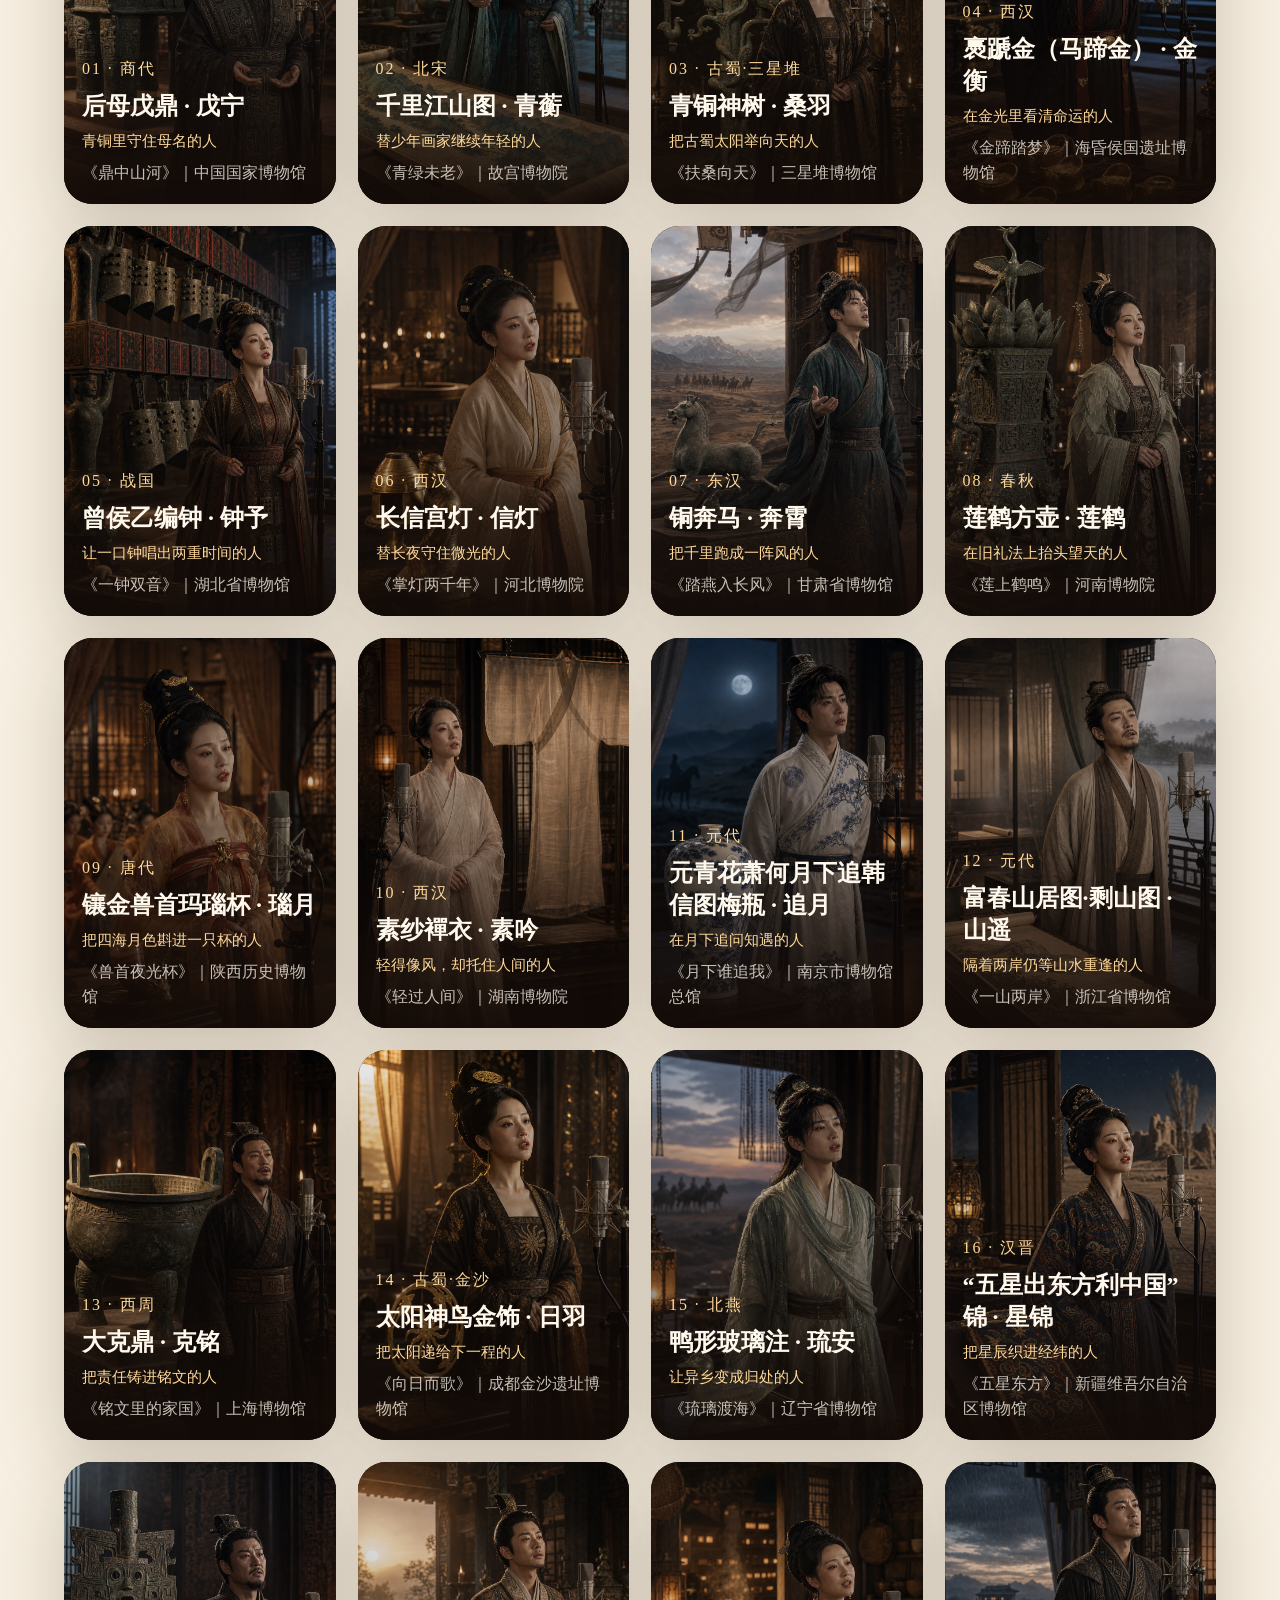
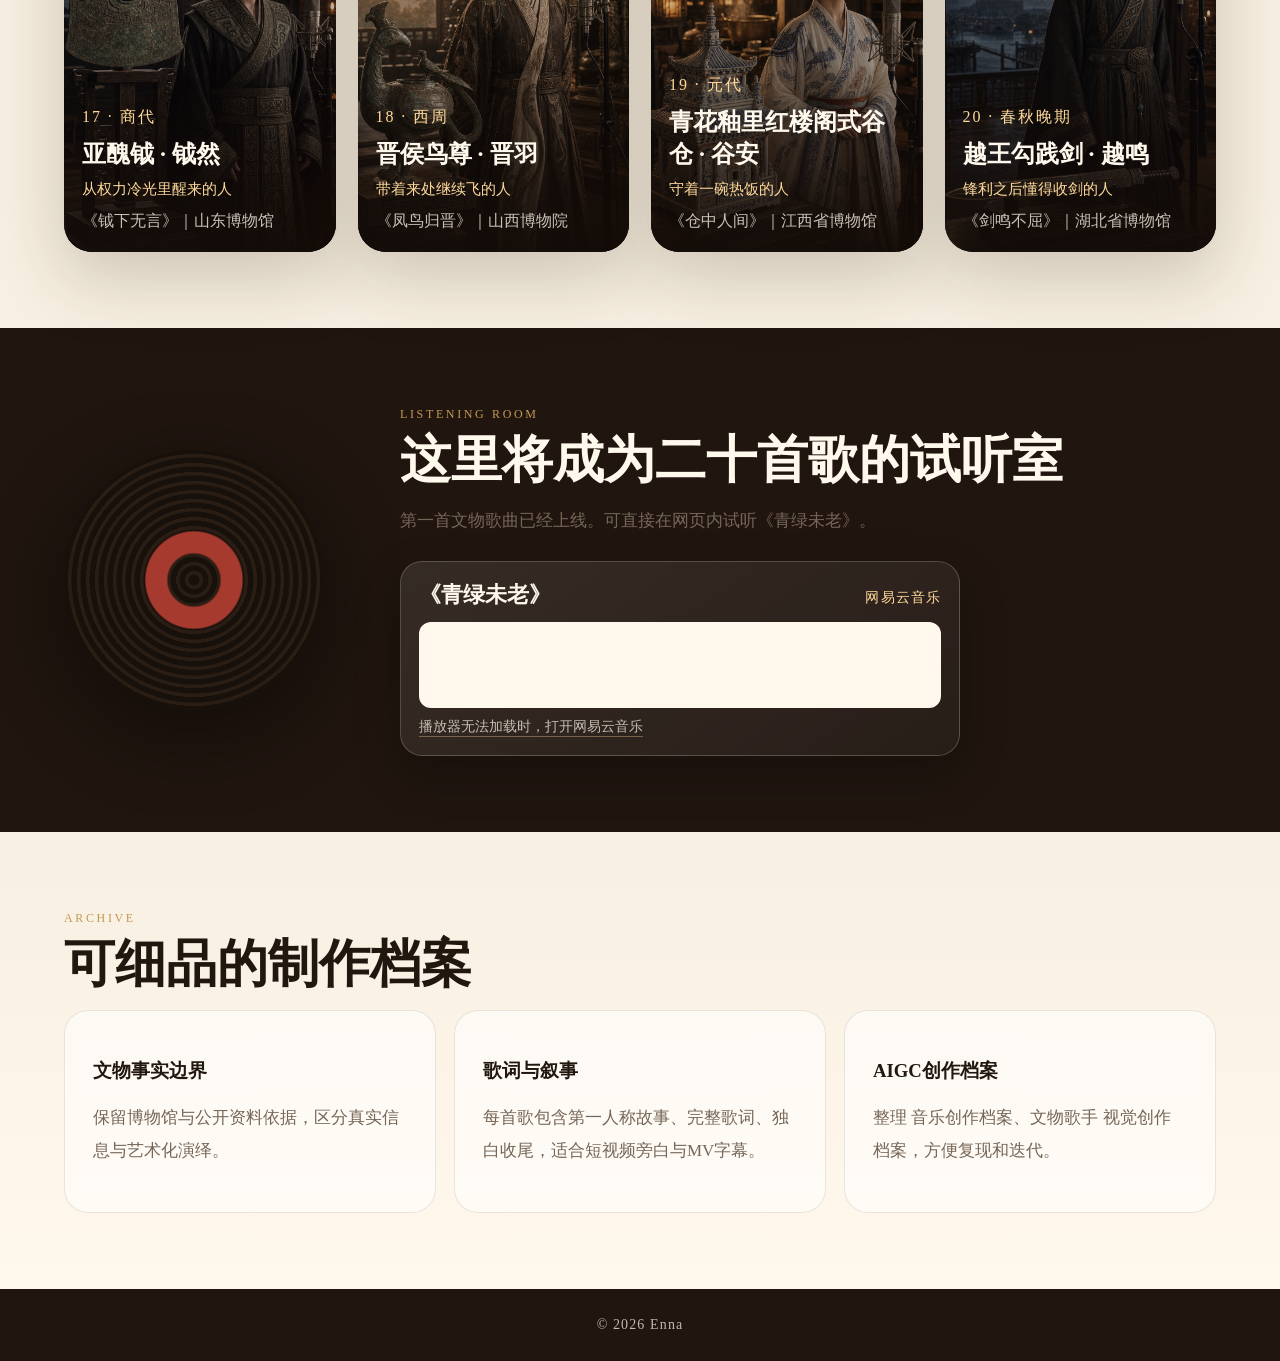
==== commit 3a330a38: "Add mobile exhibition page" ====
--- a/index.html
+++ b/index.html
@@ -9,7 +9,7 @@
 <body>
   <div class="grain"></div>
   <header class="hero">
-    <nav class="topbar"><div class="seal">文物歌者</div><a href="#gallery">二十件文物</a><a href="#listening">听歌入口</a><a href="#archive">创作档案</a></nav>
+    <nav class="topbar"><div class="seal">文物歌者</div><a href="./mobile.html">手机版</a><a href="#gallery">二十件文物</a><a href="#listening">听歌入口</a><a href="#archive">创作档案</a></nav>
     <section class="hero-inner"><p class="eyebrow">AIGC Cultural Music Exhibition · Season 01</p><h1>假如文物会唱歌</h1><p class="hero-copy">让二十件中国博物馆代表性文物化身为歌者：它们讲述自己的来处、荣光、沉睡与重逢，再以国风叙事歌曲唱出一段可以被看见、听见、细品的文明记忆。</p><div class="hero-actions"><a class="btn primary" href="#gallery">进入数字展厅</a><button class="btn ghost" id="playTheme">播放展厅氛围</button></div></section>
   </header>
   <main>
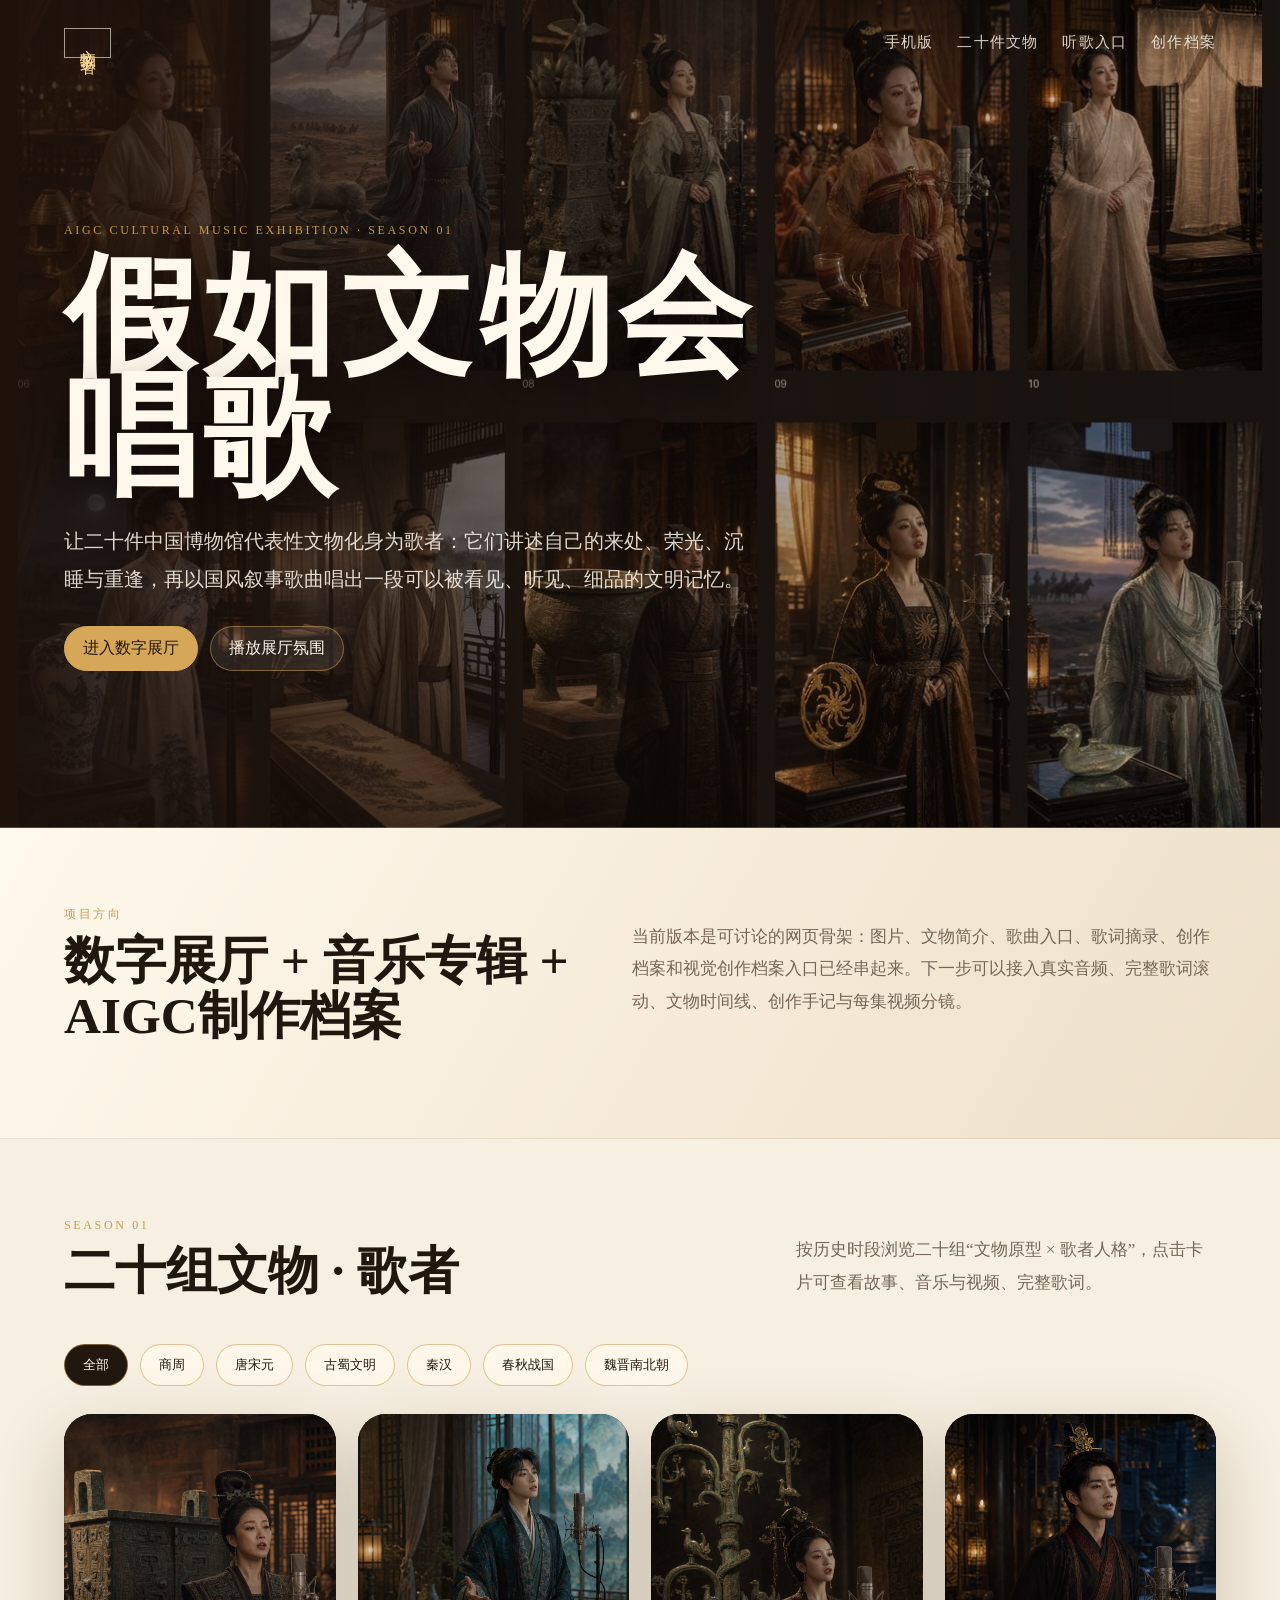
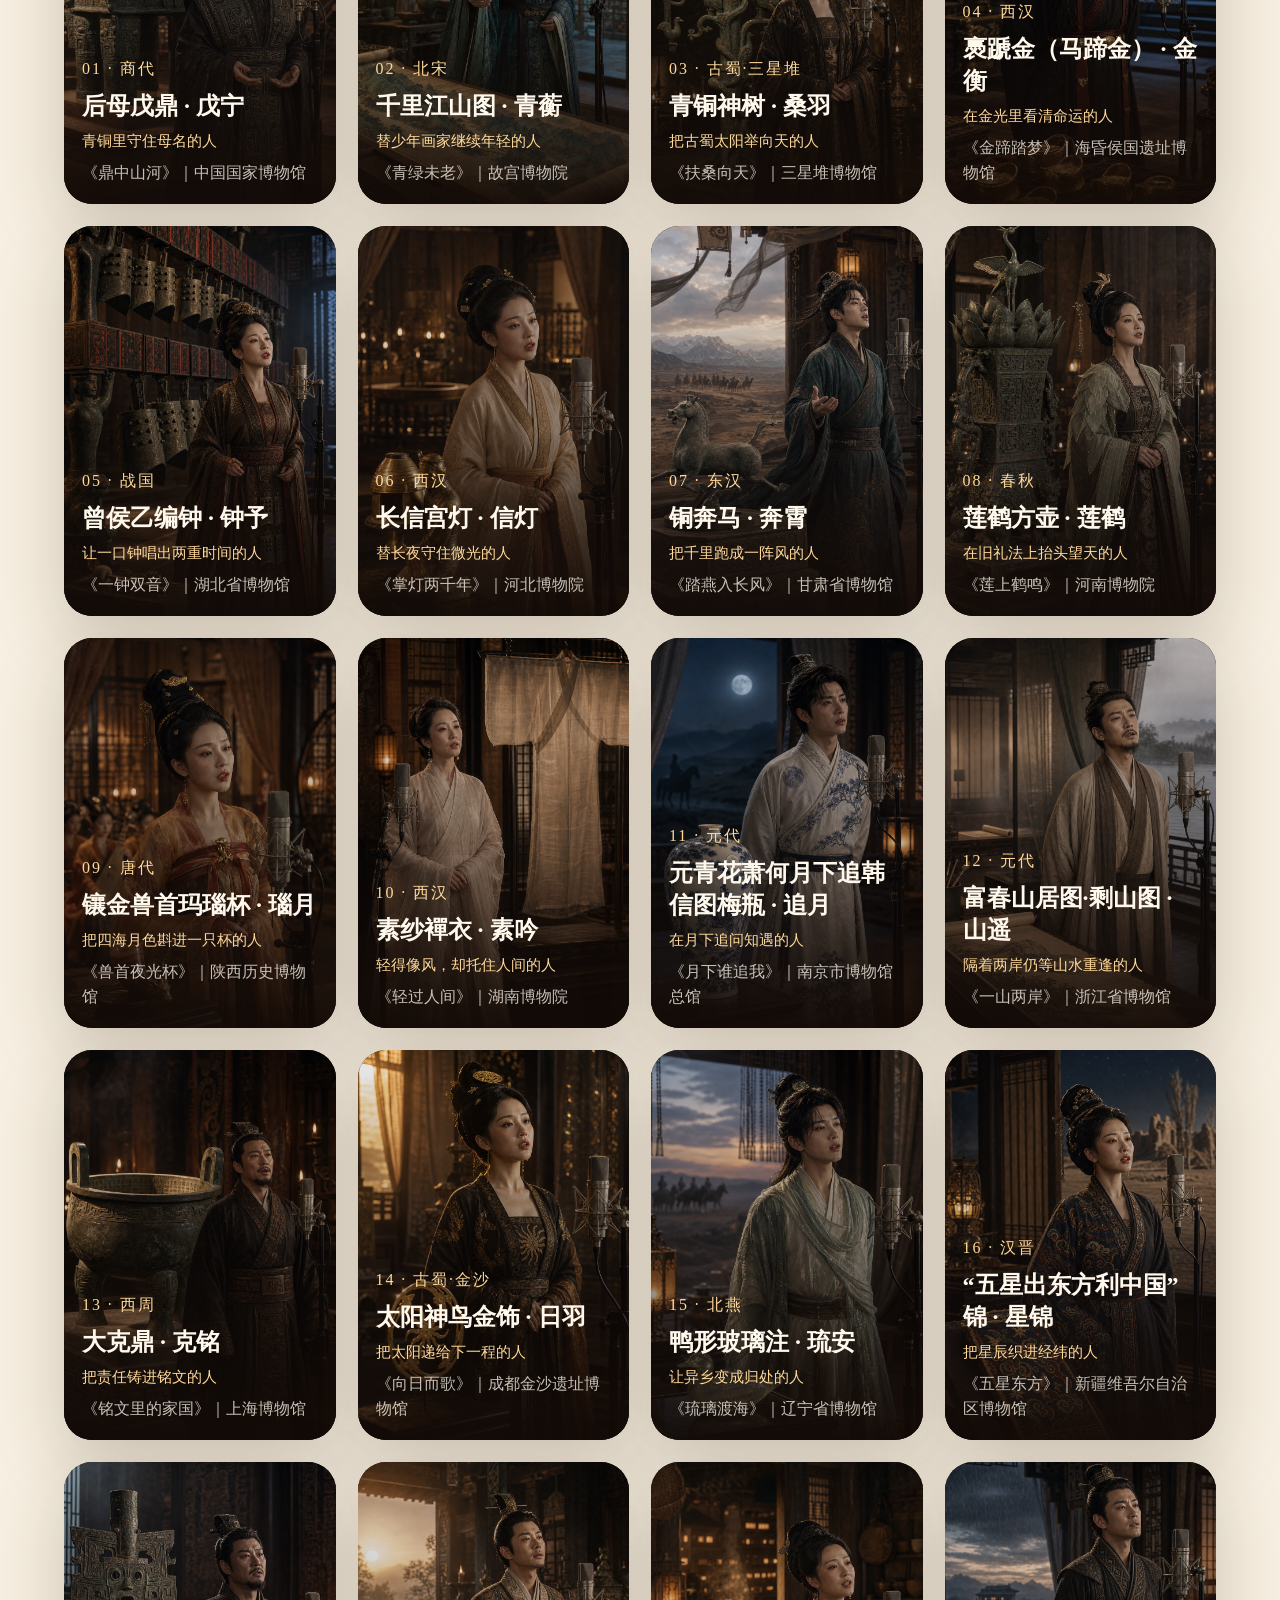
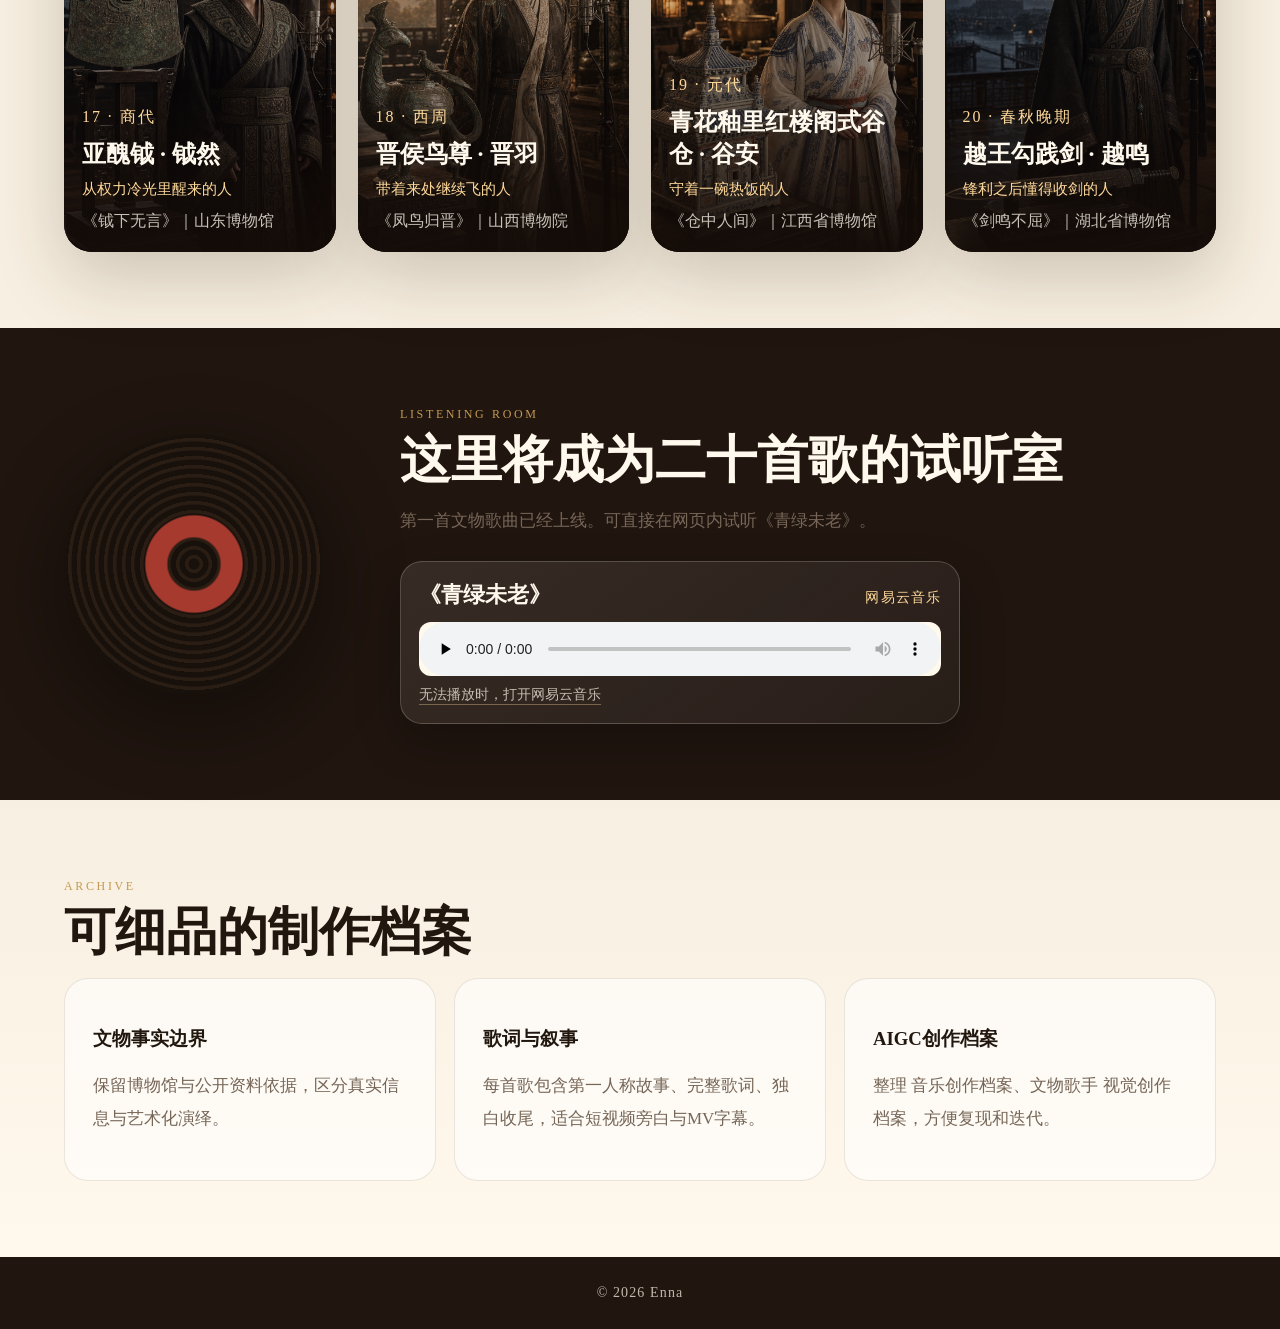
==== commit d6fc4ec5: "Use native audio for NetEase playback" ====
--- a/index.html
+++ b/index.html
@@ -15,7 +15,7 @@
   <main>
     <section class="intro-panel"><div><span class="section-kicker">项目方向</span><h2>数字展厅 + 音乐专辑 + AIGC制作档案</h2></div><p>当前版本是可讨论的网页骨架：图片、文物简介、歌曲入口、歌词摘录、创作档案和视觉创作档案入口已经串起来。下一步可以接入真实音频、完整歌词滚动、文物时间线、创作手记与每集视频分镜。</p></section>
     <section id="gallery" class="gallery-section"><div class="section-head"><div><span class="section-kicker">Season 01</span><h2>二十组文物 · 歌者</h2></div><p>按历史时段浏览二十组“文物原型 × 歌者人格”，点击卡片可查看故事、音乐与视频、完整歌词。</p></div><div class="filters" id="filters"></div><div class="gallery" id="galleryGrid"></div></section>
-    <section id="listening" class="listening"><div class="vinyl"></div><div><span class="section-kicker">Listening Room</span><h2>这里将成为二十首歌的试听室</h2><p>第一首文物歌曲已经上线。可直接在网页内试听《青绿未老》。</p><div class="home-music-player"><div class="home-music-head"><strong>《青绿未老》</strong><span>网易云音乐</span></div><iframe title="《青绿未老》网易云音乐播放器" frameborder="no" border="0" marginwidth="0" marginheight="0" width="100%" height="86" src="https://music.163.com/outchain/player?type=2&id=3400481420&auto=0&height=66"></iframe><a href="https://music.163.com/song?id=3400481420&uct2=U2FsdGVkX19IvjTSWigEmvcgdt2lUQwG8dppQ+qJcEc=" target="_blank" rel="noopener">播放器无法加载时，打开网易云音乐</a></div></div></section>
+    <section id="listening" class="listening"><div class="vinyl"></div><div><span class="section-kicker">Listening Room</span><h2>这里将成为二十首歌的试听室</h2><p>第一首文物歌曲已经上线。可直接在网页内试听《青绿未老》。</p><div class="home-music-player"><div class="home-music-head"><strong>《青绿未老》</strong><span>网易云音乐</span></div><audio controls preload="none" src="https://music.163.com/song/media/outer/url?id=3400481420.mp3"></audio><a href="https://music.163.com/song?id=3400481420&uct2=U2FsdGVkX19IvjTSWigEmvcgdt2lUQwG8dppQ+qJcEc=" target="_blank" rel="noopener">无法播放时，打开网易云音乐</a></div></div></section>
     <section id="archive" class="archive"><span class="section-kicker">Archive</span><h2>可细品的制作档案</h2><div class="archive-grid"><article><h3>文物事实边界</h3><p>保留博物馆与公开资料依据，区分真实信息与艺术化演绎。</p></article><article><h3>歌词与叙事</h3><p>每首歌包含第一人称故事、完整歌词、独白收尾，适合短视频旁白与MV字幕。</p></article><article><h3>AIGC创作档案</h3><p>整理  音乐创作档案、文物歌手  视觉创作档案，方便复现和迭代。</p></article></div></section>
   </main>
   <dialog class="detail" id="detailDialog"><button class="close" id="closeDialog" aria-label="关闭">×</button><div class="detail-layout"><figure><img id="detailImage" alt="" /></figure><article><p class="eyebrow" id="detailMuseum"></p><h2 id="detailTitle"></h2><p class="detail-subtitle" id="detailSong"></p><div class="detail-tabs"><button data-tab="profile" class="active">歌者档案</button><button data-tab="story">文物自述</button><button data-tab="lyrics">完整歌词</button><button data-tab="music">网易音乐</button><button data-tab="video">歌者影像</button></div><div class="tab-body active" id="tab-profile"></div><div class="tab-body" id="tab-story"></div><div class="tab-body" id="tab-lyrics"></div><div class="tab-body" id="tab-music"></div><div class="tab-body" id="tab-video"></div></article></div></dialog>
--- a/styles.css
+++ b/styles.css
@@ -33,3 +33,5 @@
 .audio-link{text-decoration:none;color:#fff8ec;transition:transform .2s ease,border-color .2s ease,background .2s ease}.audio-link:hover{transform:translateY(-2px);border-color:rgba(255,217,154,.52);background:rgba(255,255,255,.1)}
 
 .home-music-player{width:min(100%,560px);margin-top:24px;padding:18px;border:1px solid rgba(255,248,236,.2);border-radius:22px;background:linear-gradient(145deg,rgba(255,248,236,.1),rgba(255,255,255,.04));box-shadow:0 18px 46px rgba(0,0,0,.22)}.home-music-head{display:flex;align-items:baseline;justify-content:space-between;gap:14px;margin-bottom:12px}.home-music-head strong{font-size:22px;color:#fff8ec}.home-music-head span{font-size:14px;color:#ffd99a;letter-spacing:.08em}.home-music-player iframe{display:block;width:100%;border:0;border-radius:12px;background:#fff8ec}.home-music-player a{display:inline-flex;margin-top:10px;color:rgba(255,248,236,.72);font-size:14px;text-decoration:none;border-bottom:1px solid rgba(255,217,154,.35)}.home-music-player a:hover{color:#ffd99a}
+
+.netease-audio,.home-music-player audio{display:block;width:100%;max-width:100%;border:0;border-radius:12px;background:#fff8ec}
